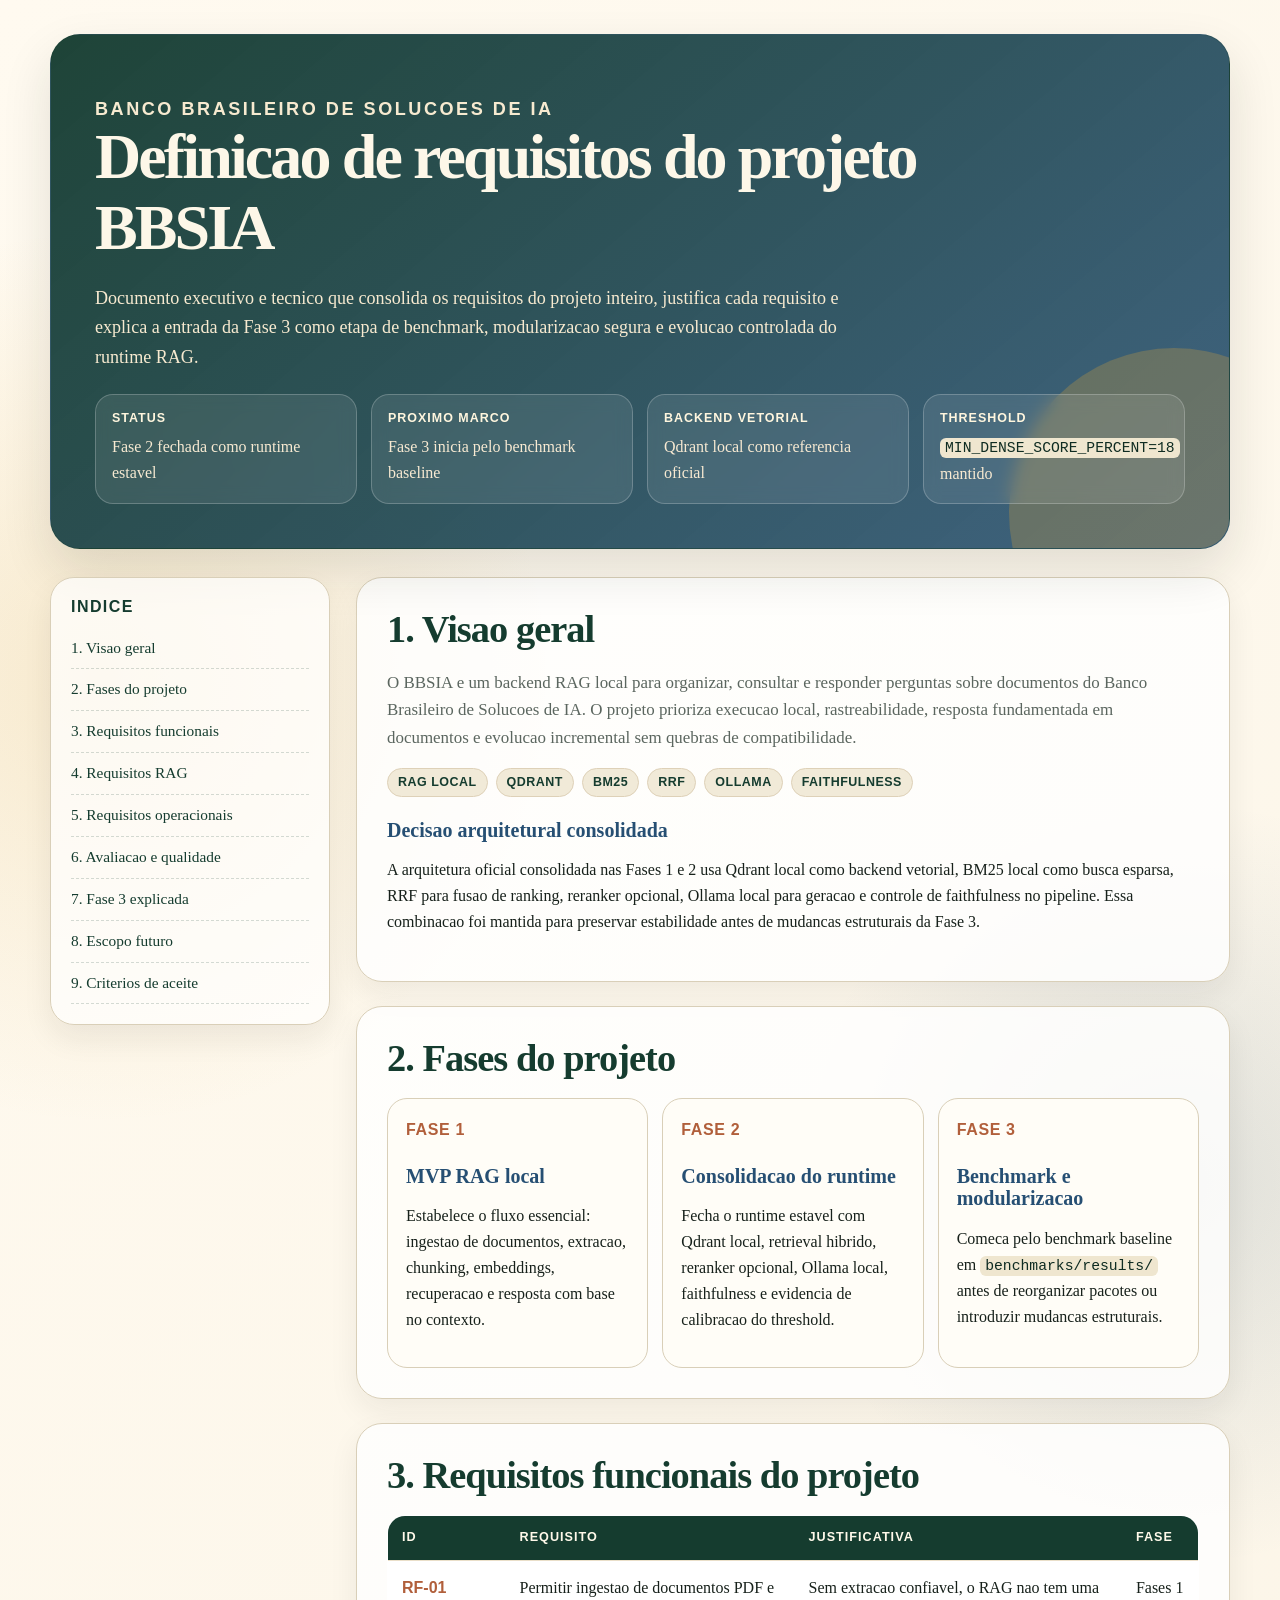
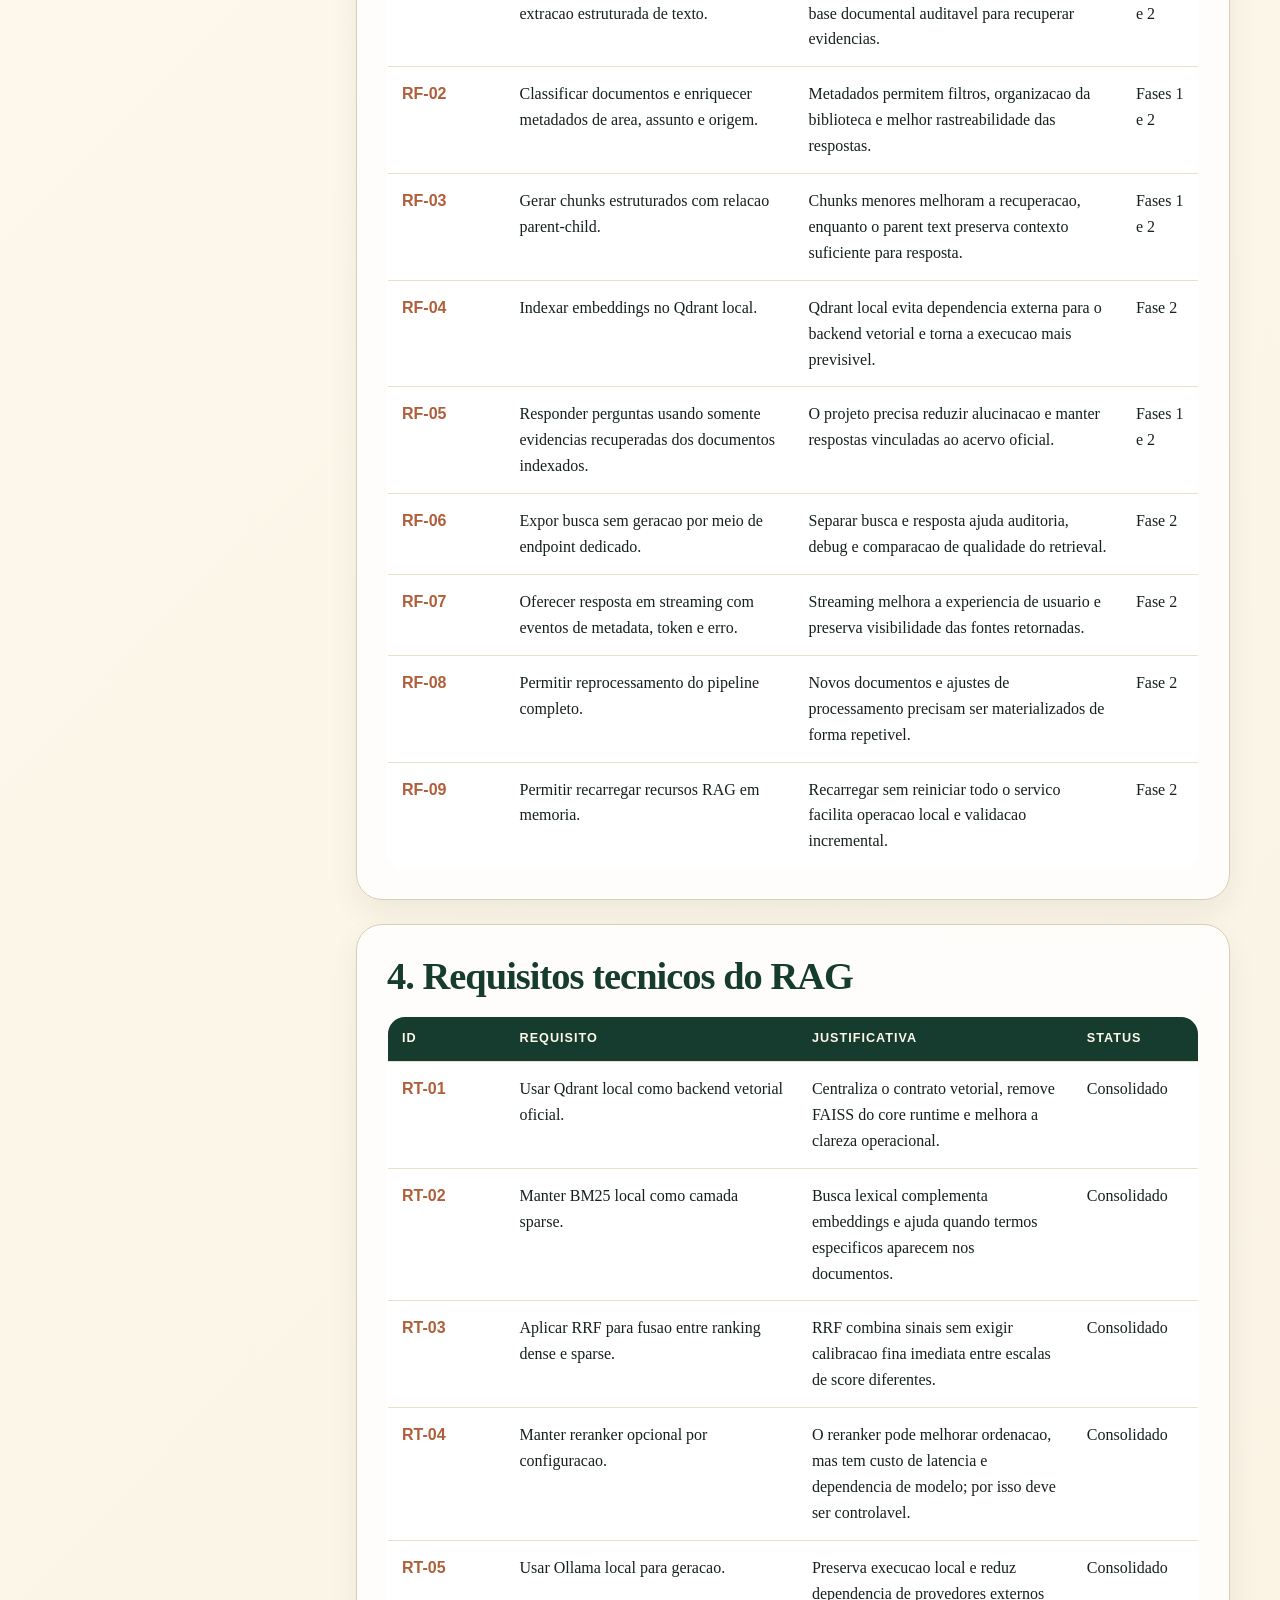
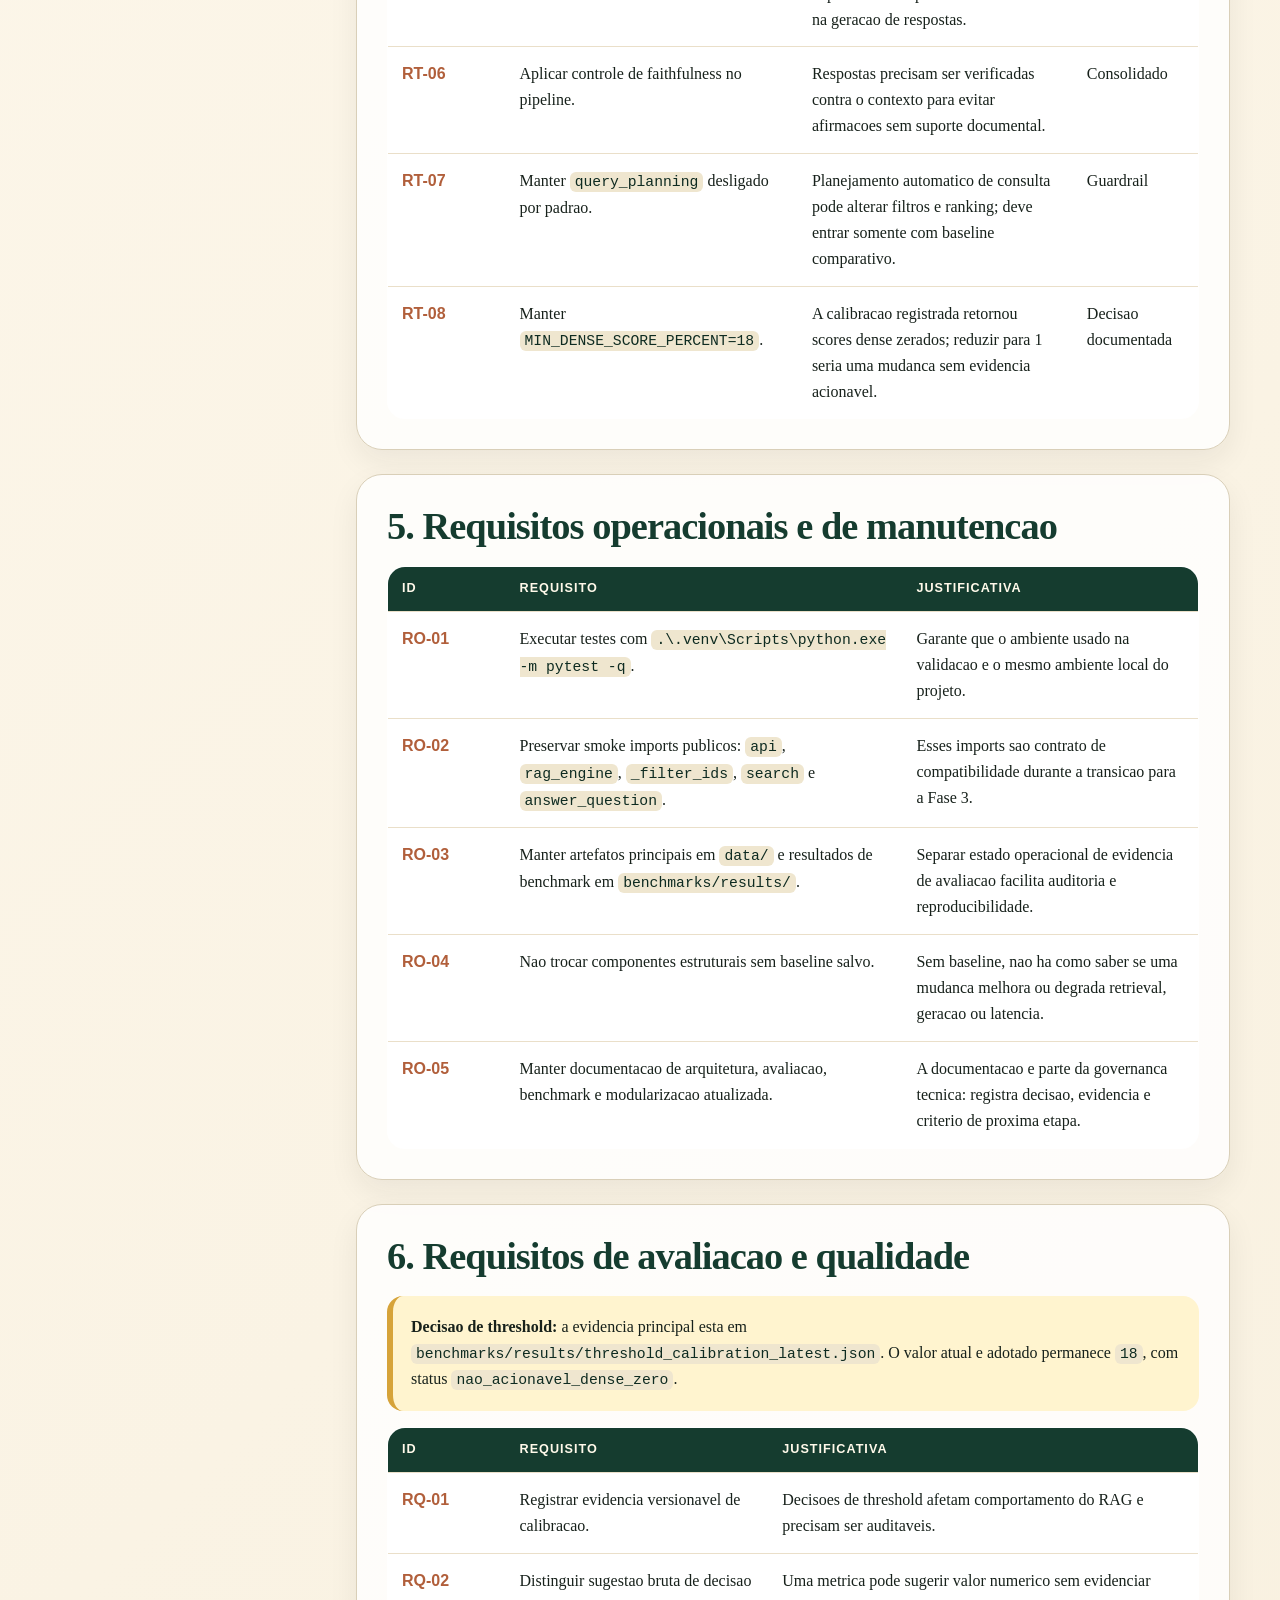
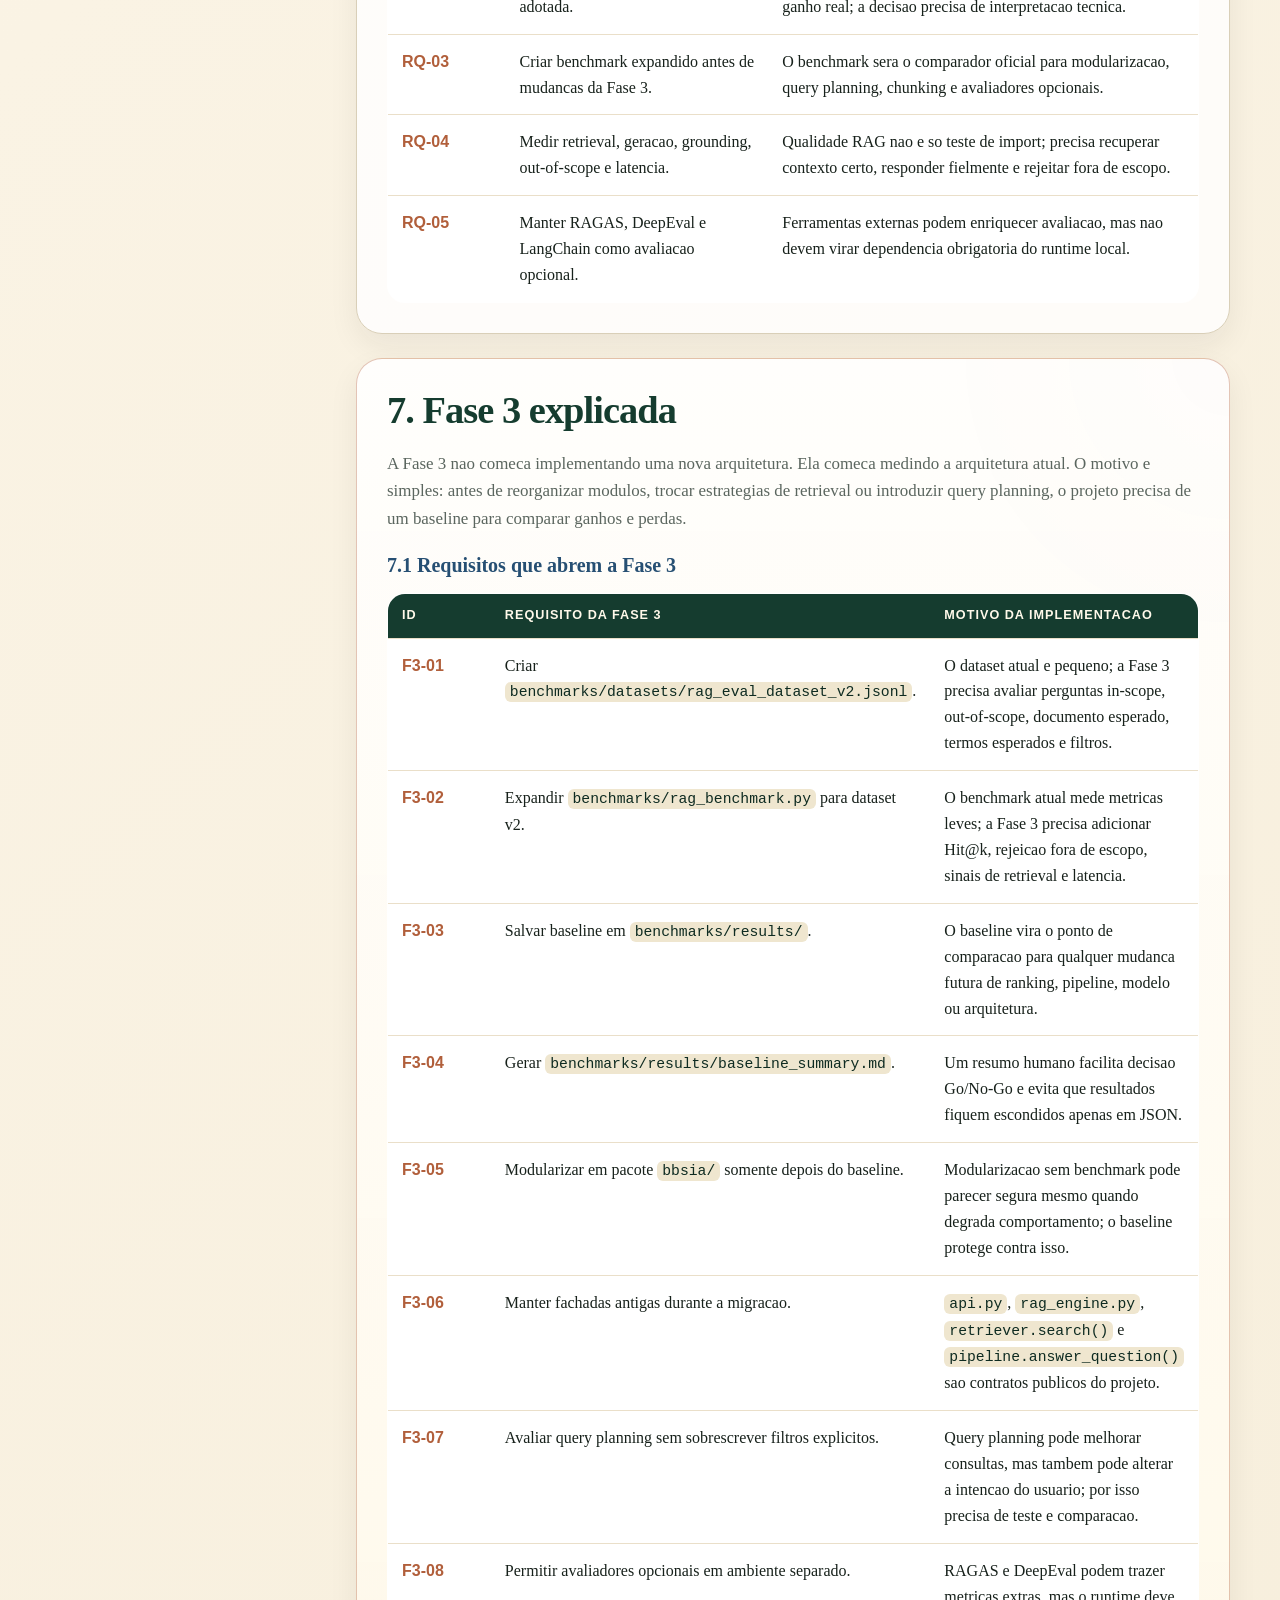
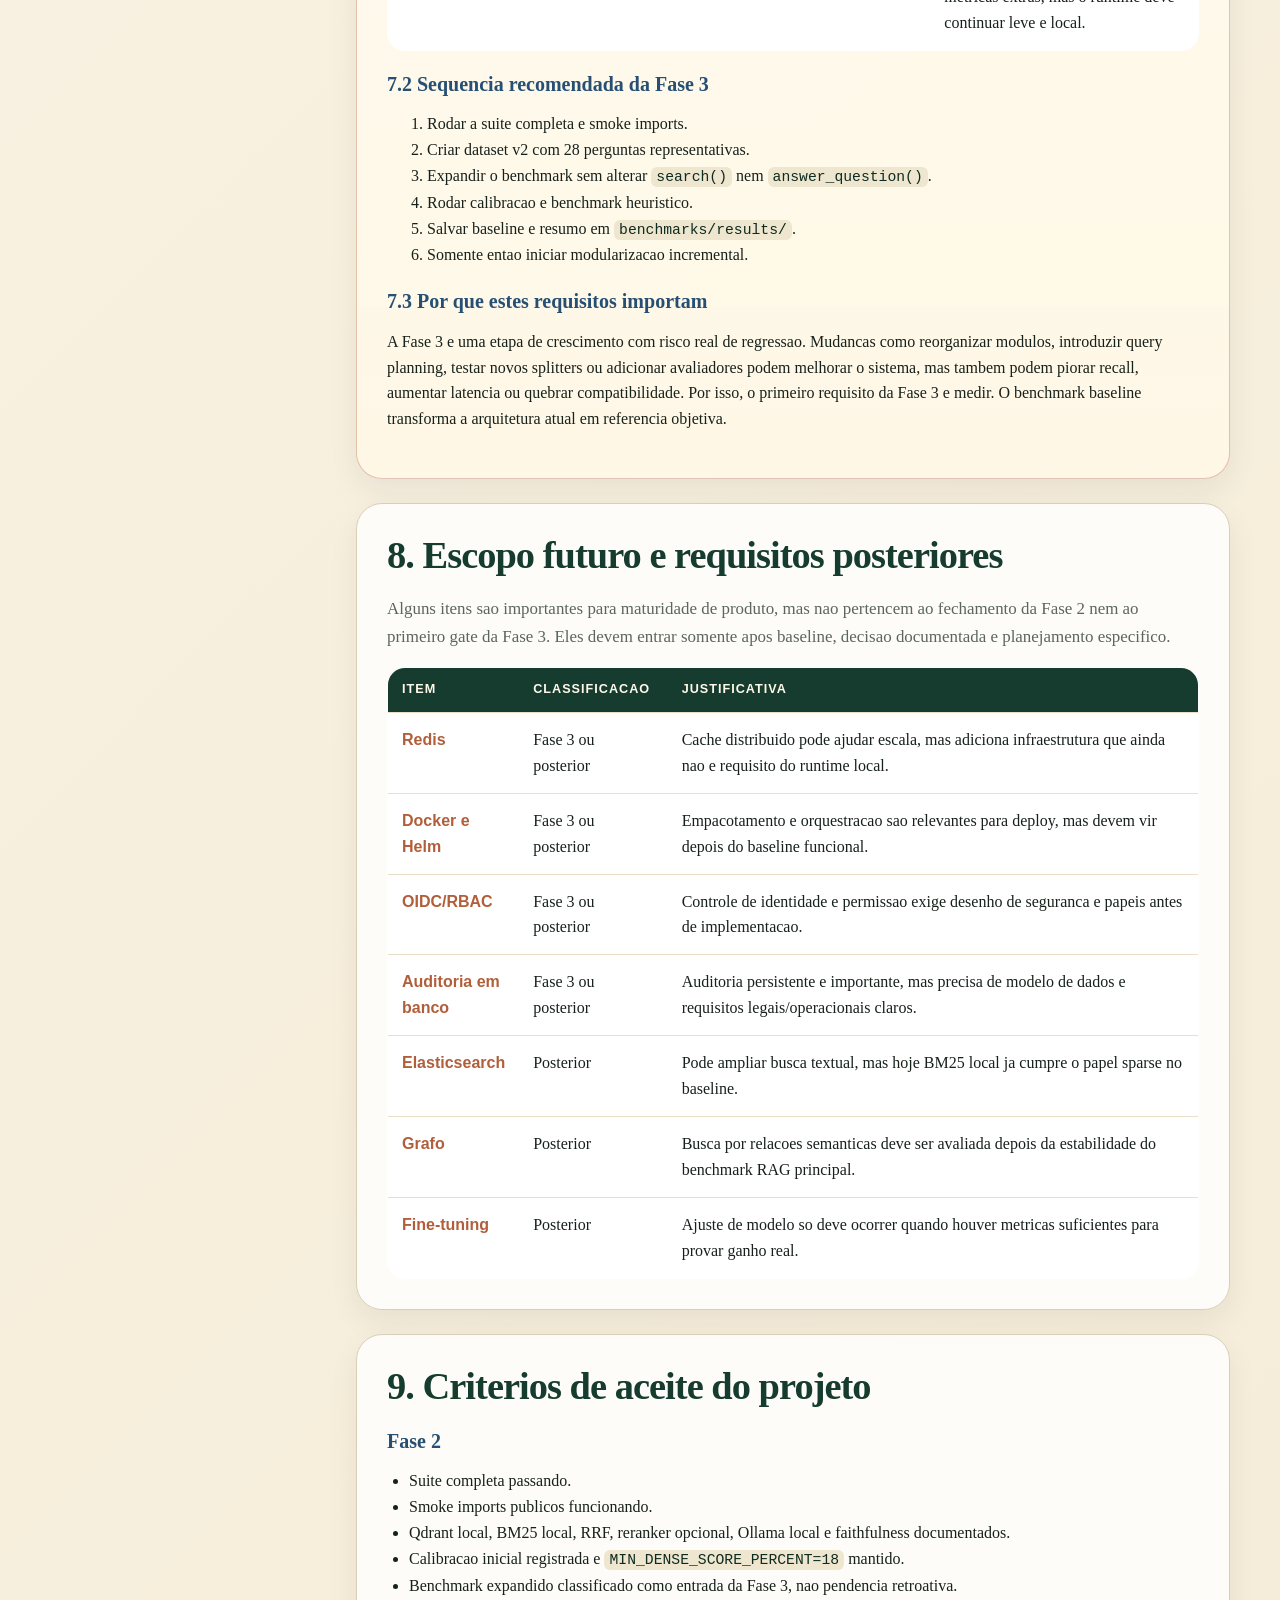
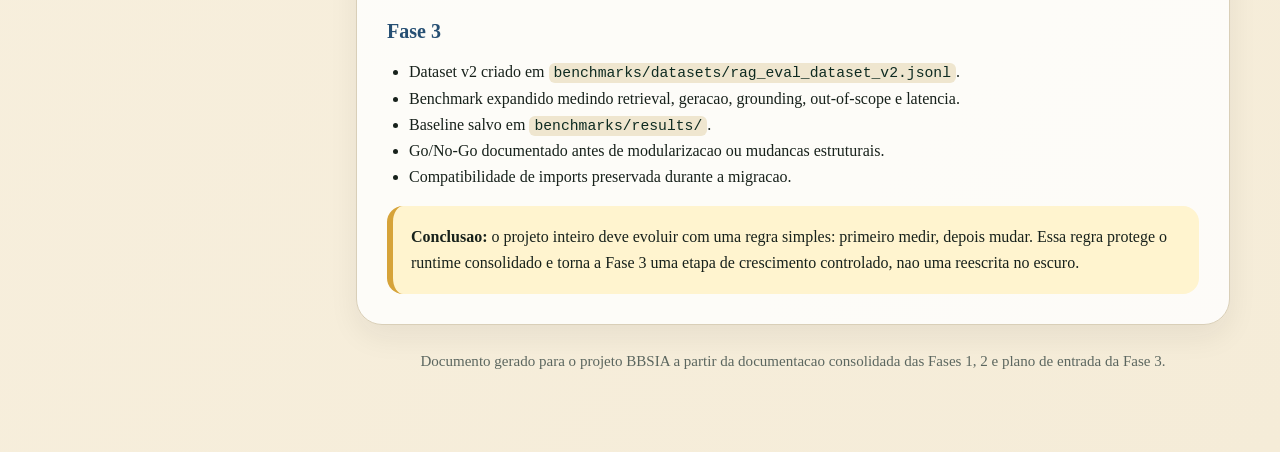
==== docs/REQUISITOS_PROJETO_BBSIA.html @ dd6cbb7d "Improve RAG faithfulness and retrieval cleanup" ====
<!doctype html>
<html lang="pt-BR">
<head>
  <meta charset="utf-8">
  <meta name="viewport" content="width=device-width, initial-scale=1">
  <title>BBSIA - Definicao de Requisitos do Projeto</title>
  <style>
    :root {
      --ink: #17211b;
      --muted: #5b665f;
      --paper: #fffaf0;
      --card: #ffffff;
      --line: #d9cfb8;
      --forest: #153c2f;
      --moss: #5d7b52;
      --clay: #b15f3b;
      --gold: #d6a339;
      --blue: #264f73;
      --shadow: 0 22px 50px rgba(23, 33, 27, 0.12);
    }

    * {
      box-sizing: border-box;
    }

    body {
      margin: 0;
      color: var(--ink);
      font-family: Georgia, "Times New Roman", serif;
      line-height: 1.62;
      background:
        radial-gradient(circle at 8% 8%, rgba(214, 163, 57, 0.18), transparent 28rem),
        radial-gradient(circle at 92% 14%, rgba(38, 79, 115, 0.14), transparent 24rem),
        linear-gradient(135deg, #fffaf0 0%, #f5ecd8 100%);
    }

    a {
      color: var(--blue);
    }

    .page {
      width: min(1180px, calc(100% - 32px));
      margin: 0 auto;
      padding: 34px 0 64px;
    }

    .hero {
      position: relative;
      overflow: hidden;
      padding: 44px;
      border: 1px solid rgba(21, 60, 47, 0.22);
      border-radius: 30px;
      color: #fdf7e8;
      background:
        linear-gradient(140deg, rgba(21, 60, 47, 0.96), rgba(38, 79, 115, 0.88)),
        repeating-linear-gradient(45deg, transparent 0 13px, rgba(255, 255, 255, 0.05) 13px 14px);
      box-shadow: var(--shadow);
    }

    .hero:after {
      content: "";
      position: absolute;
      right: -110px;
      bottom: -130px;
      width: 330px;
      height: 330px;
      border-radius: 50%;
      background: rgba(214, 163, 57, 0.28);
    }

    .eyebrow {
      margin: 0 0 12px;
      color: #f4d286;
      font: 700 0.78rem/1.2 Verdana, Geneva, sans-serif;
      letter-spacing: 0.14em;
      text-transform: uppercase;
    }

    h1, h2, h3 {
      line-height: 1.12;
    }

    h1 {
      position: relative;
      z-index: 1;
      max-width: 850px;
      margin: 0;
      font-size: clamp(2.2rem, 5vw, 4.8rem);
      letter-spacing: -0.045em;
    }

    .hero p {
      position: relative;
      z-index: 1;
      max-width: 780px;
      margin: 20px 0 0;
      color: #f7ead0;
      font-size: 1.13rem;
    }

    .meta-grid {
      display: grid;
      grid-template-columns: repeat(4, minmax(0, 1fr));
      gap: 14px;
      margin: 22px 0 0;
    }

    .meta {
      position: relative;
      z-index: 1;
      min-height: 92px;
      padding: 16px;
      border: 1px solid rgba(255, 255, 255, 0.22);
      border-radius: 18px;
      background: rgba(255, 255, 255, 0.09);
      backdrop-filter: blur(8px);
    }

    .meta strong {
      display: block;
      color: #fff6de;
      font: 700 0.78rem/1.2 Verdana, Geneva, sans-serif;
      letter-spacing: 0.08em;
      text-transform: uppercase;
    }

    .meta span {
      display: block;
      margin-top: 8px;
      color: #f8ead2;
    }

    .layout {
      display: grid;
      grid-template-columns: 280px 1fr;
      gap: 26px;
      margin-top: 28px;
    }

    nav {
      position: sticky;
      top: 18px;
      align-self: start;
      padding: 20px;
      border: 1px solid var(--line);
      border-radius: 24px;
      background: rgba(255, 255, 255, 0.72);
      box-shadow: 0 14px 30px rgba(23, 33, 27, 0.07);
    }

    nav h2 {
      margin: 0 0 12px;
      font-size: 1rem;
      font-family: Verdana, Geneva, sans-serif;
      letter-spacing: 0.09em;
      text-transform: uppercase;
    }

    nav a {
      display: block;
      padding: 8px 0;
      color: var(--forest);
      text-decoration: none;
      border-bottom: 1px dashed rgba(21, 60, 47, 0.18);
      font-size: 0.96rem;
    }

    section {
      margin-bottom: 24px;
      padding: 30px;
      border: 1px solid var(--line);
      border-radius: 26px;
      background: rgba(255, 255, 255, 0.82);
      box-shadow: 0 12px 30px rgba(23, 33, 27, 0.065);
    }

    h2 {
      margin: 0 0 18px;
      color: var(--forest);
      font-size: clamp(1.6rem, 3vw, 2.45rem);
      letter-spacing: -0.025em;
    }

    h3 {
      margin: 22px 0 10px;
      color: var(--blue);
      font-size: 1.25rem;
    }

    .lead {
      max-width: 900px;
      color: var(--muted);
      font-size: 1.06rem;
    }

    .tag-row {
      display: flex;
      flex-wrap: wrap;
      gap: 8px;
      margin: 14px 0 0;
    }

    .tag {
      display: inline-flex;
      align-items: center;
      gap: 8px;
      padding: 6px 10px;
      border-radius: 999px;
      color: var(--forest);
      background: #f1ead8;
      border: 1px solid #ded1b8;
      font: 700 0.78rem/1.2 Verdana, Geneva, sans-serif;
      text-transform: uppercase;
      letter-spacing: 0.04em;
    }

    .timeline {
      display: grid;
      grid-template-columns: repeat(3, minmax(0, 1fr));
      gap: 14px;
      margin-top: 18px;
    }

    .phase {
      padding: 18px;
      border-radius: 20px;
      border: 1px solid var(--line);
      background: #fffdf7;
    }

    .phase strong {
      color: var(--clay);
      font-family: Verdana, Geneva, sans-serif;
      letter-spacing: 0.04em;
      text-transform: uppercase;
    }

    table {
      width: 100%;
      border-collapse: collapse;
      margin-top: 16px;
      overflow: hidden;
      border: 1px solid var(--line);
      border-radius: 18px;
      background: var(--card);
    }

    th, td {
      vertical-align: top;
      padding: 14px;
      border-bottom: 1px solid #eadfc9;
      text-align: left;
    }

    th {
      color: #fff9ea;
      background: var(--forest);
      font: 700 0.79rem/1.25 Verdana, Geneva, sans-serif;
      letter-spacing: 0.08em;
      text-transform: uppercase;
    }

    tr:last-child td {
      border-bottom: none;
    }

    td:first-child {
      width: 118px;
      color: var(--clay);
      font-weight: 700;
      font-family: Verdana, Geneva, sans-serif;
    }

    .callout {
      padding: 18px;
      border-left: 6px solid var(--gold);
      border-radius: 16px;
      background: #fff4cf;
    }

    .phase3 {
      border-color: rgba(177, 95, 59, 0.36);
      background:
        linear-gradient(180deg, rgba(255, 255, 255, 0.9), rgba(255, 248, 230, 0.92)),
        radial-gradient(circle at 100% 0%, rgba(177, 95, 59, 0.12), transparent 20rem);
    }

    code {
      padding: 2px 5px;
      border-radius: 6px;
      color: #0e2b21;
      background: #efe6cf;
      font-family: Consolas, "Courier New", monospace;
      font-size: 0.92em;
    }

    ul {
      padding-left: 22px;
    }

    .footer {
      margin-top: 22px;
      color: var(--muted);
      text-align: center;
      font-size: 0.94rem;
    }

    @media (max-width: 900px) {
      .layout,
      .meta-grid,
      .timeline {
        grid-template-columns: 1fr;
      }

      nav {
        position: static;
      }

      .hero,
      section {
        padding: 24px;
      }

      table {
        display: block;
        overflow-x: auto;
      }
    }
  </style>
</head>
<body>
  <main class="page">
    <header class="hero">
      <p class="eyebrow">Banco Brasileiro de Solucoes de IA</p>
      <h1>Definicao de requisitos do projeto BBSIA</h1>
      <p>
        Documento executivo e tecnico que consolida os requisitos do projeto inteiro,
        justifica cada requisito e explica a entrada da Fase 3 como etapa de benchmark,
        modularizacao segura e evolucao controlada do runtime RAG.
      </p>
      <div class="meta-grid" aria-label="Resumo do documento">
        <div class="meta"><strong>Status</strong><span>Fase 2 fechada como runtime estavel</span></div>
        <div class="meta"><strong>Proximo marco</strong><span>Fase 3 inicia pelo benchmark baseline</span></div>
        <div class="meta"><strong>Backend vetorial</strong><span>Qdrant local como referencia oficial</span></div>
        <div class="meta"><strong>Threshold</strong><span><code>MIN_DENSE_SCORE_PERCENT=18</code> mantido</span></div>
      </div>
    </header>

    <div class="layout">
      <nav aria-label="Indice">
        <h2>Indice</h2>
        <a href="#visao">1. Visao geral</a>
        <a href="#fases">2. Fases do projeto</a>
        <a href="#requisitos-funcionais">3. Requisitos funcionais</a>
        <a href="#requisitos-rag">4. Requisitos RAG</a>
        <a href="#requisitos-operacionais">5. Requisitos operacionais</a>
        <a href="#avaliacao">6. Avaliacao e qualidade</a>
        <a href="#fase3">7. Fase 3 explicada</a>
        <a href="#fora-escopo">8. Escopo futuro</a>
        <a href="#aceite">9. Criterios de aceite</a>
      </nav>

      <div>
        <section id="visao">
          <h2>1. Visao geral</h2>
          <p class="lead">
            O BBSIA e um backend RAG local para organizar, consultar e responder perguntas
            sobre documentos do Banco Brasileiro de Solucoes de IA. O projeto prioriza
            execucao local, rastreabilidade, resposta fundamentada em documentos e evolucao
            incremental sem quebras de compatibilidade.
          </p>
          <div class="tag-row">
            <span class="tag">RAG local</span>
            <span class="tag">Qdrant</span>
            <span class="tag">BM25</span>
            <span class="tag">RRF</span>
            <span class="tag">Ollama</span>
            <span class="tag">Faithfulness</span>
          </div>
          <h3>Decisao arquitetural consolidada</h3>
          <p>
            A arquitetura oficial consolidada nas Fases 1 e 2 usa Qdrant local como
            backend vetorial, BM25 local como busca esparsa, RRF para fusao de ranking,
            reranker opcional, Ollama local para geracao e controle de faithfulness no
            pipeline. Essa combinacao foi mantida para preservar estabilidade antes de
            mudancas estruturais da Fase 3.
          </p>
        </section>

        <section id="fases">
          <h2>2. Fases do projeto</h2>
          <div class="timeline">
            <article class="phase">
              <strong>Fase 1</strong>
              <h3>MVP RAG local</h3>
              <p>
                Estabelece o fluxo essencial: ingestao de documentos, extracao,
                chunking, embeddings, recuperacao e resposta com base no contexto.
              </p>
            </article>
            <article class="phase">
              <strong>Fase 2</strong>
              <h3>Consolidacao do runtime</h3>
              <p>
                Fecha o runtime estavel com Qdrant local, retrieval hibrido,
                reranker opcional, Ollama local, faithfulness e evidencia de
                calibracao do threshold.
              </p>
            </article>
            <article class="phase">
              <strong>Fase 3</strong>
              <h3>Benchmark e modularizacao</h3>
              <p>
                Comeca pelo benchmark baseline em <code>benchmarks/results/</code>
                antes de reorganizar pacotes ou introduzir mudancas estruturais.
              </p>
            </article>
          </div>
        </section>

        <section id="requisitos-funcionais">
          <h2>3. Requisitos funcionais do projeto</h2>
          <table>
            <thead>
              <tr>
                <th>ID</th>
                <th>Requisito</th>
                <th>Justificativa</th>
                <th>Fase</th>
              </tr>
            </thead>
            <tbody>
              <tr>
                <td>RF-01</td>
                <td>Permitir ingestao de documentos PDF e extracao estruturada de texto.</td>
                <td>Sem extracao confiavel, o RAG nao tem uma base documental auditavel para recuperar evidencias.</td>
                <td>Fases 1 e 2</td>
              </tr>
              <tr>
                <td>RF-02</td>
                <td>Classificar documentos e enriquecer metadados de area, assunto e origem.</td>
                <td>Metadados permitem filtros, organizacao da biblioteca e melhor rastreabilidade das respostas.</td>
                <td>Fases 1 e 2</td>
              </tr>
              <tr>
                <td>RF-03</td>
                <td>Gerar chunks estruturados com relacao parent-child.</td>
                <td>Chunks menores melhoram a recuperacao, enquanto o parent text preserva contexto suficiente para resposta.</td>
                <td>Fases 1 e 2</td>
              </tr>
              <tr>
                <td>RF-04</td>
                <td>Indexar embeddings no Qdrant local.</td>
                <td>Qdrant local evita dependencia externa para o backend vetorial e torna a execucao mais previsivel.</td>
                <td>Fase 2</td>
              </tr>
              <tr>
                <td>RF-05</td>
                <td>Responder perguntas usando somente evidencias recuperadas dos documentos indexados.</td>
                <td>O projeto precisa reduzir alucinacao e manter respostas vinculadas ao acervo oficial.</td>
                <td>Fases 1 e 2</td>
              </tr>
              <tr>
                <td>RF-06</td>
                <td>Expor busca sem geracao por meio de endpoint dedicado.</td>
                <td>Separar busca e resposta ajuda auditoria, debug e comparacao de qualidade do retrieval.</td>
                <td>Fase 2</td>
              </tr>
              <tr>
                <td>RF-07</td>
                <td>Oferecer resposta em streaming com eventos de metadata, token e erro.</td>
                <td>Streaming melhora a experiencia de usuario e preserva visibilidade das fontes retornadas.</td>
                <td>Fase 2</td>
              </tr>
              <tr>
                <td>RF-08</td>
                <td>Permitir reprocessamento do pipeline completo.</td>
                <td>Novos documentos e ajustes de processamento precisam ser materializados de forma repetivel.</td>
                <td>Fase 2</td>
              </tr>
              <tr>
                <td>RF-09</td>
                <td>Permitir recarregar recursos RAG em memoria.</td>
                <td>Recarregar sem reiniciar todo o servico facilita operacao local e validacao incremental.</td>
                <td>Fase 2</td>
              </tr>
            </tbody>
          </table>
        </section>

        <section id="requisitos-rag">
          <h2>4. Requisitos tecnicos do RAG</h2>
          <table>
            <thead>
              <tr>
                <th>ID</th>
                <th>Requisito</th>
                <th>Justificativa</th>
                <th>Status</th>
              </tr>
            </thead>
            <tbody>
              <tr>
                <td>RT-01</td>
                <td>Usar Qdrant local como backend vetorial oficial.</td>
                <td>Centraliza o contrato vetorial, remove FAISS do core runtime e melhora a clareza operacional.</td>
                <td>Consolidado</td>
              </tr>
              <tr>
                <td>RT-02</td>
                <td>Manter BM25 local como camada sparse.</td>
                <td>Busca lexical complementa embeddings e ajuda quando termos especificos aparecem nos documentos.</td>
                <td>Consolidado</td>
              </tr>
              <tr>
                <td>RT-03</td>
                <td>Aplicar RRF para fusao entre ranking dense e sparse.</td>
                <td>RRF combina sinais sem exigir calibracao fina imediata entre escalas de score diferentes.</td>
                <td>Consolidado</td>
              </tr>
              <tr>
                <td>RT-04</td>
                <td>Manter reranker opcional por configuracao.</td>
                <td>O reranker pode melhorar ordenacao, mas tem custo de latencia e dependencia de modelo; por isso deve ser controlavel.</td>
                <td>Consolidado</td>
              </tr>
              <tr>
                <td>RT-05</td>
                <td>Usar Ollama local para geracao.</td>
                <td>Preserva execucao local e reduz dependencia de provedores externos na geracao de respostas.</td>
                <td>Consolidado</td>
              </tr>
              <tr>
                <td>RT-06</td>
                <td>Aplicar controle de faithfulness no pipeline.</td>
                <td>Respostas precisam ser verificadas contra o contexto para evitar afirmacoes sem suporte documental.</td>
                <td>Consolidado</td>
              </tr>
              <tr>
                <td>RT-07</td>
                <td>Manter <code>query_planning</code> desligado por padrao.</td>
                <td>Planejamento automatico de consulta pode alterar filtros e ranking; deve entrar somente com baseline comparativo.</td>
                <td>Guardrail</td>
              </tr>
              <tr>
                <td>RT-08</td>
                <td>Manter <code>MIN_DENSE_SCORE_PERCENT=18</code>.</td>
                <td>A calibracao registrada retornou scores dense zerados; reduzir para 1 seria uma mudanca sem evidencia acionavel.</td>
                <td>Decisao documentada</td>
              </tr>
            </tbody>
          </table>
        </section>

        <section id="requisitos-operacionais">
          <h2>5. Requisitos operacionais e de manutencao</h2>
          <table>
            <thead>
              <tr>
                <th>ID</th>
                <th>Requisito</th>
                <th>Justificativa</th>
              </tr>
            </thead>
            <tbody>
              <tr>
                <td>RO-01</td>
                <td>Executar testes com <code>.\.venv\Scripts\python.exe -m pytest -q</code>.</td>
                <td>Garante que o ambiente usado na validacao e o mesmo ambiente local do projeto.</td>
              </tr>
              <tr>
                <td>RO-02</td>
                <td>Preservar smoke imports publicos: <code>api</code>, <code>rag_engine</code>, <code>_filter_ids</code>, <code>search</code> e <code>answer_question</code>.</td>
                <td>Esses imports sao contrato de compatibilidade durante a transicao para a Fase 3.</td>
              </tr>
              <tr>
                <td>RO-03</td>
                <td>Manter artefatos principais em <code>data/</code> e resultados de benchmark em <code>benchmarks/results/</code>.</td>
                <td>Separar estado operacional de evidencia de avaliacao facilita auditoria e reproducibilidade.</td>
              </tr>
              <tr>
                <td>RO-04</td>
                <td>Nao trocar componentes estruturais sem baseline salvo.</td>
                <td>Sem baseline, nao ha como saber se uma mudanca melhora ou degrada retrieval, geracao ou latencia.</td>
              </tr>
              <tr>
                <td>RO-05</td>
                <td>Manter documentacao de arquitetura, avaliacao, benchmark e modularizacao atualizada.</td>
                <td>A documentacao e parte da governanca tecnica: registra decisao, evidencia e criterio de proxima etapa.</td>
              </tr>
            </tbody>
          </table>
        </section>

        <section id="avaliacao">
          <h2>6. Requisitos de avaliacao e qualidade</h2>
          <div class="callout">
            <strong>Decisao de threshold:</strong>
            a evidencia principal esta em
            <code>benchmarks/results/threshold_calibration_latest.json</code>.
            O valor atual e adotado permanece <code>18</code>, com status
            <code>nao_acionavel_dense_zero</code>.
          </div>
          <table>
            <thead>
              <tr>
                <th>ID</th>
                <th>Requisito</th>
                <th>Justificativa</th>
              </tr>
            </thead>
            <tbody>
              <tr>
                <td>RQ-01</td>
                <td>Registrar evidencia versionavel de calibracao.</td>
                <td>Decisoes de threshold afetam comportamento do RAG e precisam ser auditaveis.</td>
              </tr>
              <tr>
                <td>RQ-02</td>
                <td>Distinguir sugestao bruta de decisao adotada.</td>
                <td>Uma metrica pode sugerir valor numerico sem evidenciar ganho real; a decisao precisa de interpretacao tecnica.</td>
              </tr>
              <tr>
                <td>RQ-03</td>
                <td>Criar benchmark expandido antes de mudancas da Fase 3.</td>
                <td>O benchmark sera o comparador oficial para modularizacao, query planning, chunking e avaliadores opcionais.</td>
              </tr>
              <tr>
                <td>RQ-04</td>
                <td>Medir retrieval, geracao, grounding, out-of-scope e latencia.</td>
                <td>Qualidade RAG nao e so teste de import; precisa recuperar contexto certo, responder fielmente e rejeitar fora de escopo.</td>
              </tr>
              <tr>
                <td>RQ-05</td>
                <td>Manter RAGAS, DeepEval e LangChain como avaliacao opcional.</td>
                <td>Ferramentas externas podem enriquecer avaliacao, mas nao devem virar dependencia obrigatoria do runtime local.</td>
              </tr>
            </tbody>
          </table>
        </section>

        <section id="fase3" class="phase3">
          <h2>7. Fase 3 explicada</h2>
          <p class="lead">
            A Fase 3 nao comeca implementando uma nova arquitetura. Ela comeca medindo
            a arquitetura atual. O motivo e simples: antes de reorganizar modulos,
            trocar estrategias de retrieval ou introduzir query planning, o projeto
            precisa de um baseline para comparar ganhos e perdas.
          </p>

          <h3>7.1 Requisitos que abrem a Fase 3</h3>
          <table>
            <thead>
              <tr>
                <th>ID</th>
                <th>Requisito da Fase 3</th>
                <th>Motivo da implementacao</th>
              </tr>
            </thead>
            <tbody>
              <tr>
                <td>F3-01</td>
                <td>Criar <code>benchmarks/datasets/rag_eval_dataset_v2.jsonl</code>.</td>
                <td>O dataset atual e pequeno; a Fase 3 precisa avaliar perguntas in-scope, out-of-scope, documento esperado, termos esperados e filtros.</td>
              </tr>
              <tr>
                <td>F3-02</td>
                <td>Expandir <code>benchmarks/rag_benchmark.py</code> para dataset v2.</td>
                <td>O benchmark atual mede metricas leves; a Fase 3 precisa adicionar Hit@k, rejeicao fora de escopo, sinais de retrieval e latencia.</td>
              </tr>
              <tr>
                <td>F3-03</td>
                <td>Salvar baseline em <code>benchmarks/results/</code>.</td>
                <td>O baseline vira o ponto de comparacao para qualquer mudanca futura de ranking, pipeline, modelo ou arquitetura.</td>
              </tr>
              <tr>
                <td>F3-04</td>
                <td>Gerar <code>benchmarks/results/baseline_summary.md</code>.</td>
                <td>Um resumo humano facilita decisao Go/No-Go e evita que resultados fiquem escondidos apenas em JSON.</td>
              </tr>
              <tr>
                <td>F3-05</td>
                <td>Modularizar em pacote <code>bbsia/</code> somente depois do baseline.</td>
                <td>Modularizacao sem benchmark pode parecer segura mesmo quando degrada comportamento; o baseline protege contra isso.</td>
              </tr>
              <tr>
                <td>F3-06</td>
                <td>Manter fachadas antigas durante a migracao.</td>
                <td><code>api.py</code>, <code>rag_engine.py</code>, <code>retriever.search()</code> e <code>pipeline.answer_question()</code> sao contratos publicos do projeto.</td>
              </tr>
              <tr>
                <td>F3-07</td>
                <td>Avaliar query planning sem sobrescrever filtros explicitos.</td>
                <td>Query planning pode melhorar consultas, mas tambem pode alterar a intencao do usuario; por isso precisa de teste e comparacao.</td>
              </tr>
              <tr>
                <td>F3-08</td>
                <td>Permitir avaliadores opcionais em ambiente separado.</td>
                <td>RAGAS e DeepEval podem trazer metricas extras, mas o runtime deve continuar leve e local.</td>
              </tr>
            </tbody>
          </table>

          <h3>7.2 Sequencia recomendada da Fase 3</h3>
          <ol>
            <li>Rodar a suite completa e smoke imports.</li>
            <li>Criar dataset v2 com 28 perguntas representativas.</li>
            <li>Expandir o benchmark sem alterar <code>search()</code> nem <code>answer_question()</code>.</li>
            <li>Rodar calibracao e benchmark heuristico.</li>
            <li>Salvar baseline e resumo em <code>benchmarks/results/</code>.</li>
            <li>Somente entao iniciar modularizacao incremental.</li>
          </ol>

          <h3>7.3 Por que estes requisitos importam</h3>
          <p>
            A Fase 3 e uma etapa de crescimento com risco real de regressao. Mudancas
            como reorganizar modulos, introduzir query planning, testar novos splitters
            ou adicionar avaliadores podem melhorar o sistema, mas tambem podem piorar
            recall, aumentar latencia ou quebrar compatibilidade. Por isso, o primeiro
            requisito da Fase 3 e medir. O benchmark baseline transforma a arquitetura
            atual em referencia objetiva.
          </p>
        </section>

        <section id="fora-escopo">
          <h2>8. Escopo futuro e requisitos posteriores</h2>
          <p class="lead">
            Alguns itens sao importantes para maturidade de produto, mas nao pertencem
            ao fechamento da Fase 2 nem ao primeiro gate da Fase 3. Eles devem entrar
            somente apos baseline, decisao documentada e planejamento especifico.
          </p>
          <table>
            <thead>
              <tr>
                <th>Item</th>
                <th>Classificacao</th>
                <th>Justificativa</th>
              </tr>
            </thead>
            <tbody>
              <tr>
                <td>Redis</td>
                <td>Fase 3 ou posterior</td>
                <td>Cache distribuido pode ajudar escala, mas adiciona infraestrutura que ainda nao e requisito do runtime local.</td>
              </tr>
              <tr>
                <td>Docker e Helm</td>
                <td>Fase 3 ou posterior</td>
                <td>Empacotamento e orquestracao sao relevantes para deploy, mas devem vir depois do baseline funcional.</td>
              </tr>
              <tr>
                <td>OIDC/RBAC</td>
                <td>Fase 3 ou posterior</td>
                <td>Controle de identidade e permissao exige desenho de seguranca e papeis antes de implementacao.</td>
              </tr>
              <tr>
                <td>Auditoria em banco</td>
                <td>Fase 3 ou posterior</td>
                <td>Auditoria persistente e importante, mas precisa de modelo de dados e requisitos legais/operacionais claros.</td>
              </tr>
              <tr>
                <td>Elasticsearch</td>
                <td>Posterior</td>
                <td>Pode ampliar busca textual, mas hoje BM25 local ja cumpre o papel sparse no baseline.</td>
              </tr>
              <tr>
                <td>Grafo</td>
                <td>Posterior</td>
                <td>Busca por relacoes semanticas deve ser avaliada depois da estabilidade do benchmark RAG principal.</td>
              </tr>
              <tr>
                <td>Fine-tuning</td>
                <td>Posterior</td>
                <td>Ajuste de modelo so deve ocorrer quando houver metricas suficientes para provar ganho real.</td>
              </tr>
            </tbody>
          </table>
        </section>

        <section id="aceite">
          <h2>9. Criterios de aceite do projeto</h2>
          <h3>Fase 2</h3>
          <ul>
            <li>Suite completa passando.</li>
            <li>Smoke imports publicos funcionando.</li>
            <li>Qdrant local, BM25 local, RRF, reranker opcional, Ollama local e faithfulness documentados.</li>
            <li>Calibracao inicial registrada e <code>MIN_DENSE_SCORE_PERCENT=18</code> mantido.</li>
            <li>Benchmark expandido classificado como entrada da Fase 3, nao pendencia retroativa.</li>
          </ul>

          <h3>Fase 3</h3>
          <ul>
            <li>Dataset v2 criado em <code>benchmarks/datasets/rag_eval_dataset_v2.jsonl</code>.</li>
            <li>Benchmark expandido medindo retrieval, geracao, grounding, out-of-scope e latencia.</li>
            <li>Baseline salvo em <code>benchmarks/results/</code>.</li>
            <li>Go/No-Go documentado antes de modularizacao ou mudancas estruturais.</li>
            <li>Compatibilidade de imports preservada durante a migracao.</li>
          </ul>

          <div class="callout">
            <strong>Conclusao:</strong>
            o projeto inteiro deve evoluir com uma regra simples: primeiro medir,
            depois mudar. Essa regra protege o runtime consolidado e torna a Fase 3
            uma etapa de crescimento controlado, nao uma reescrita no escuro.
          </div>
        </section>

        <p class="footer">
          Documento gerado para o projeto BBSIA a partir da documentacao consolidada das Fases 1, 2 e plano de entrada da Fase 3.
        </p>
      </div>
    </div>
  </main>
</body>
</html>
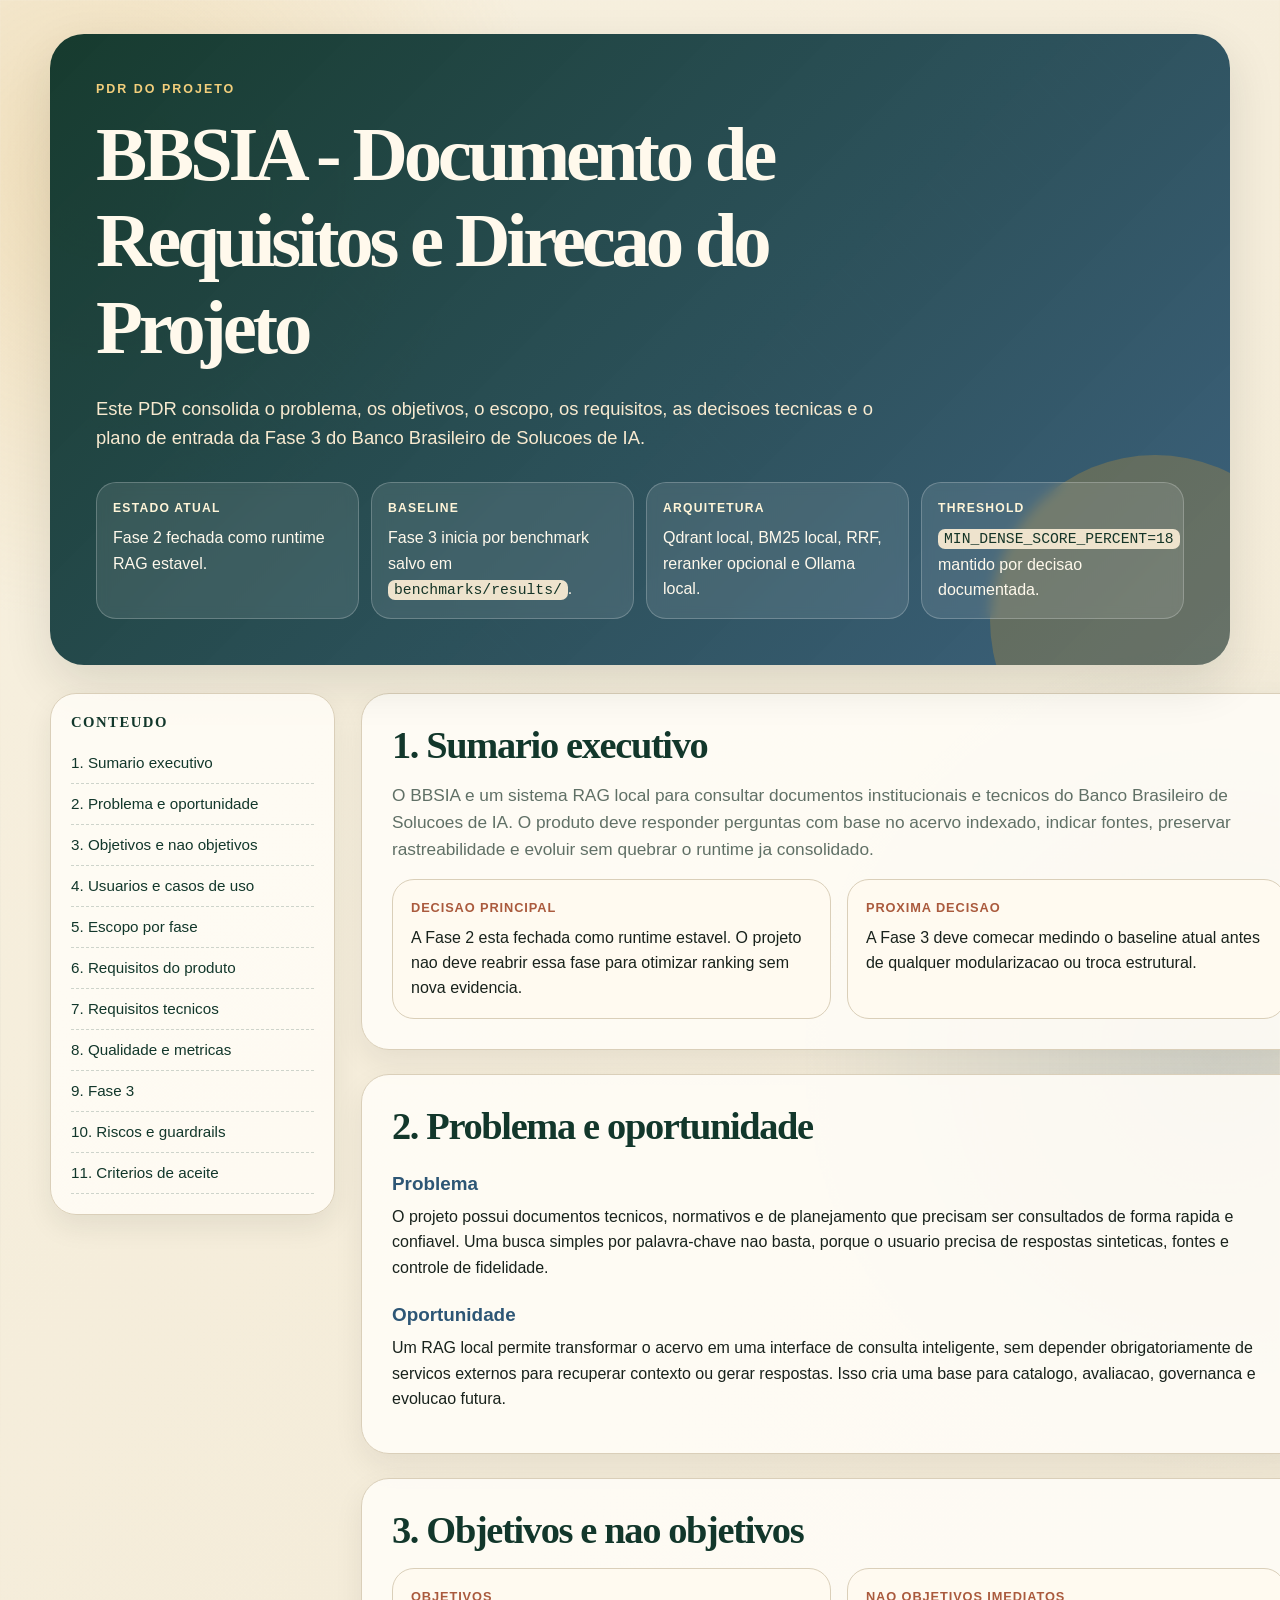
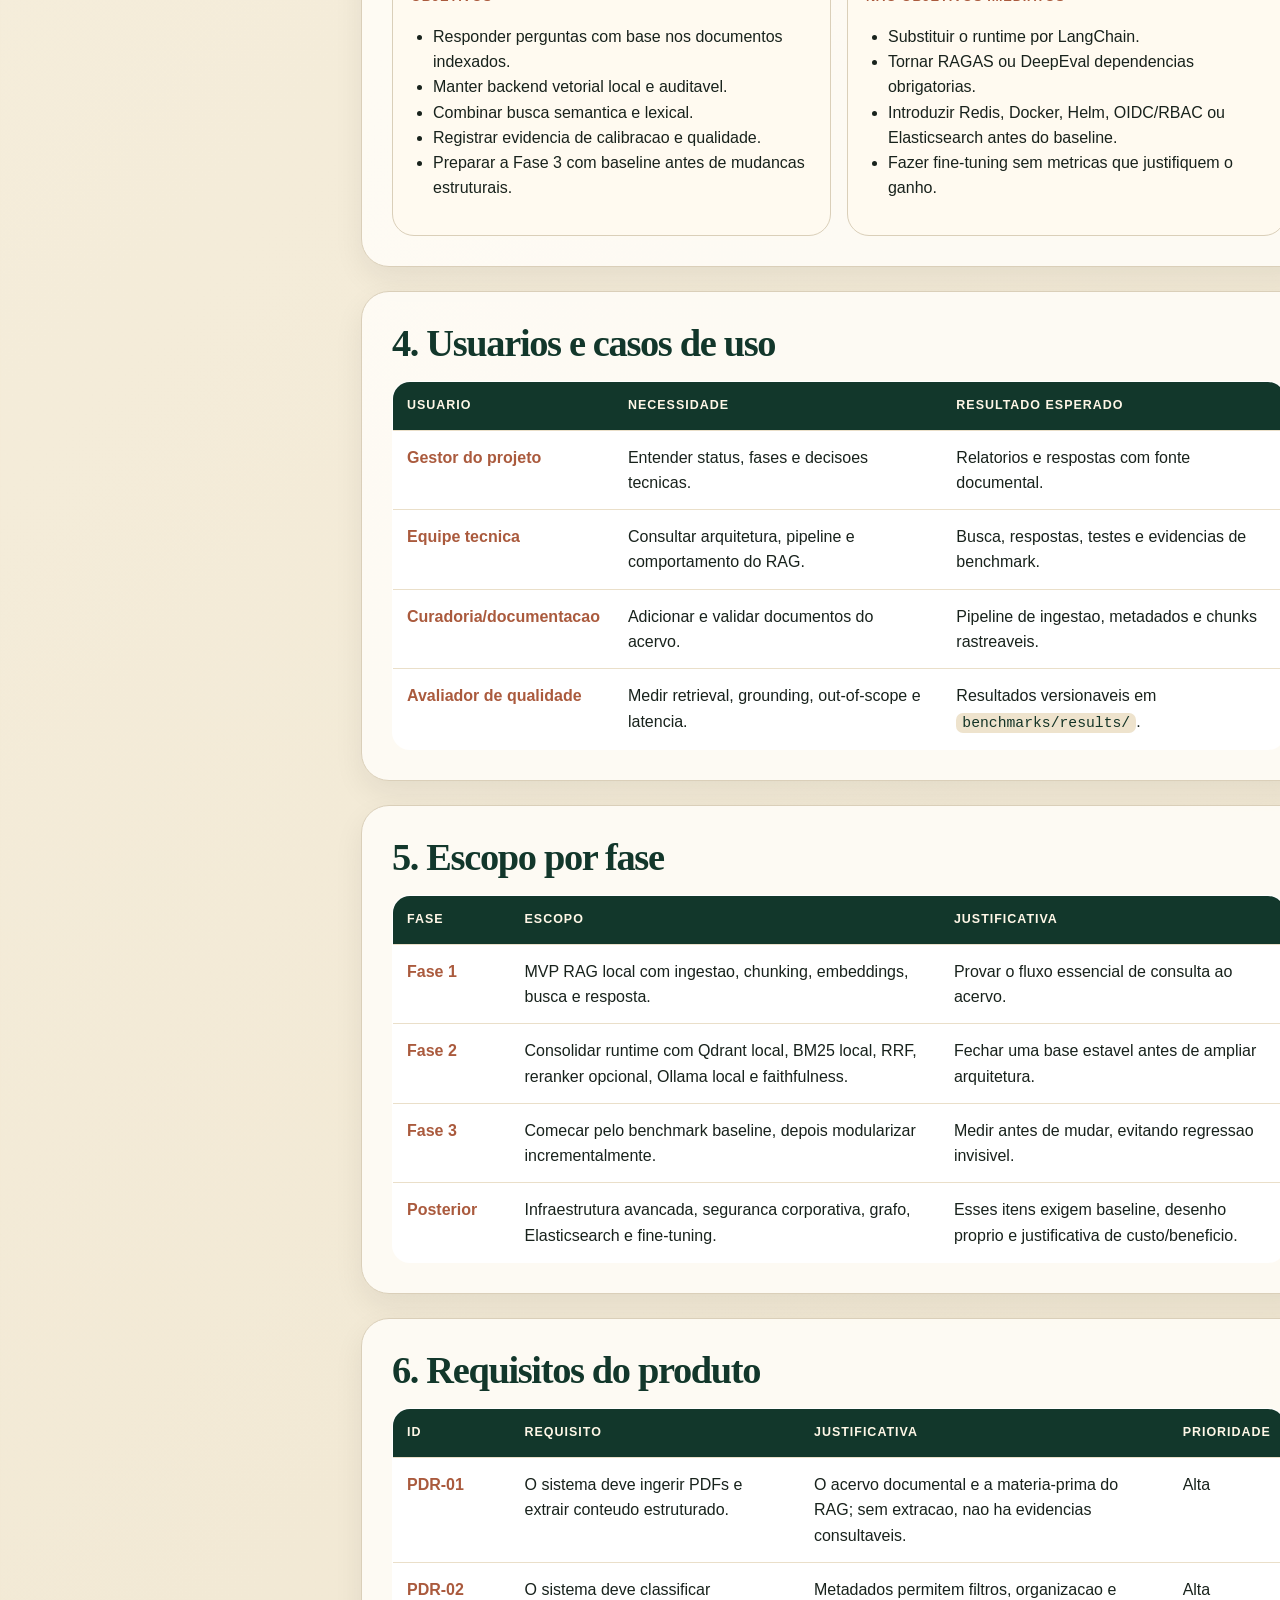
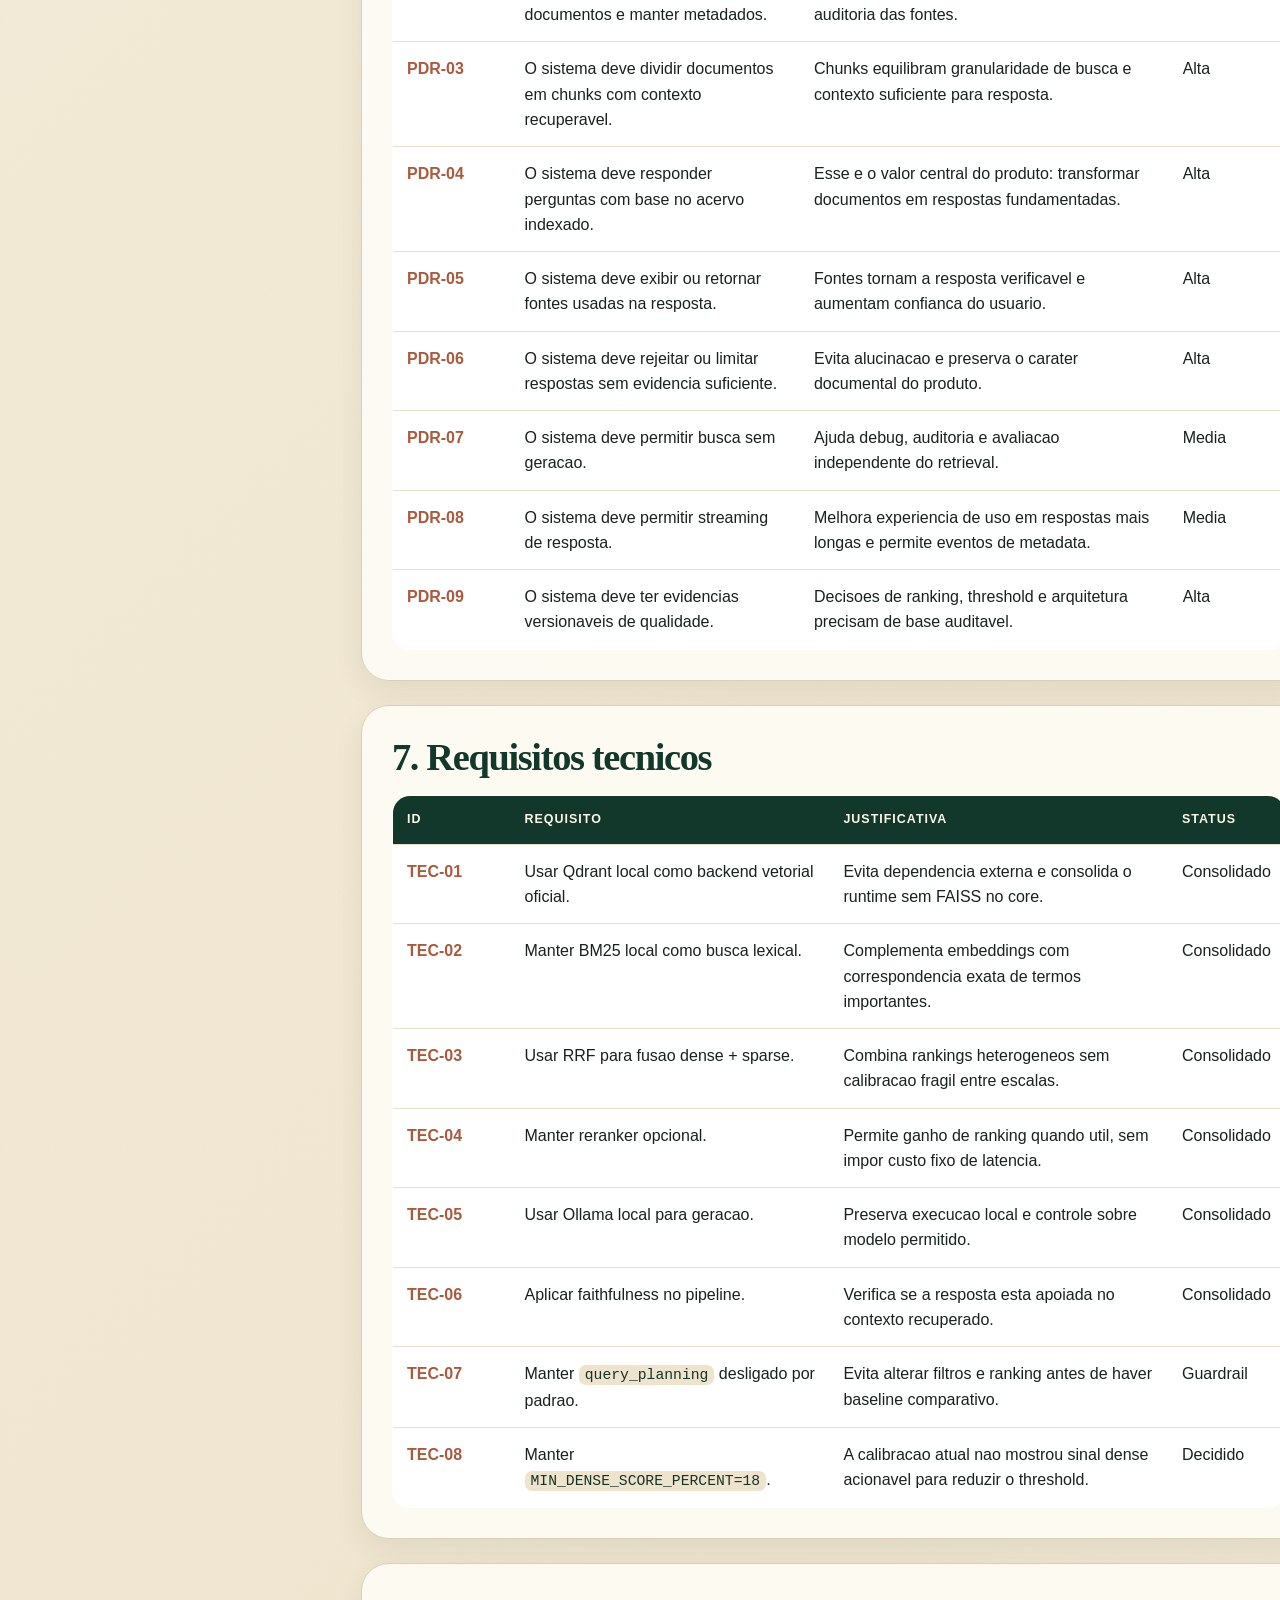
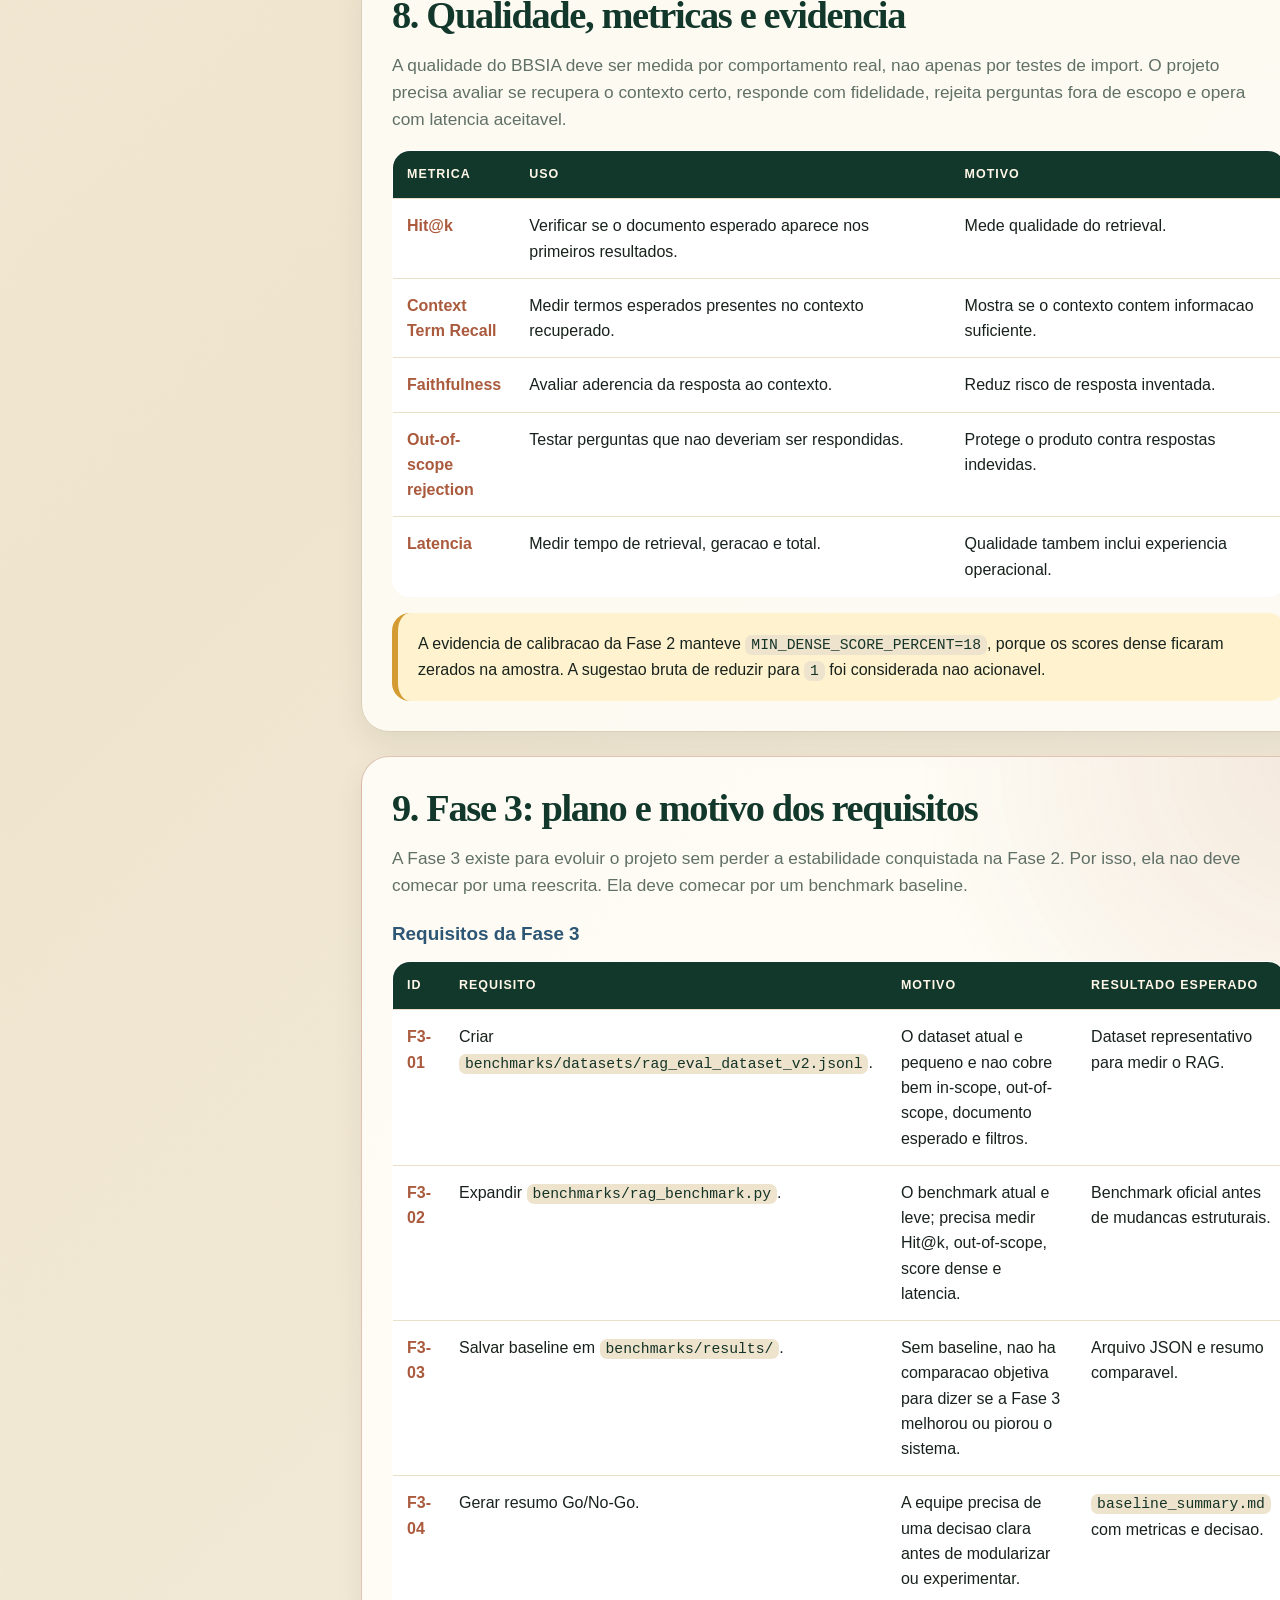
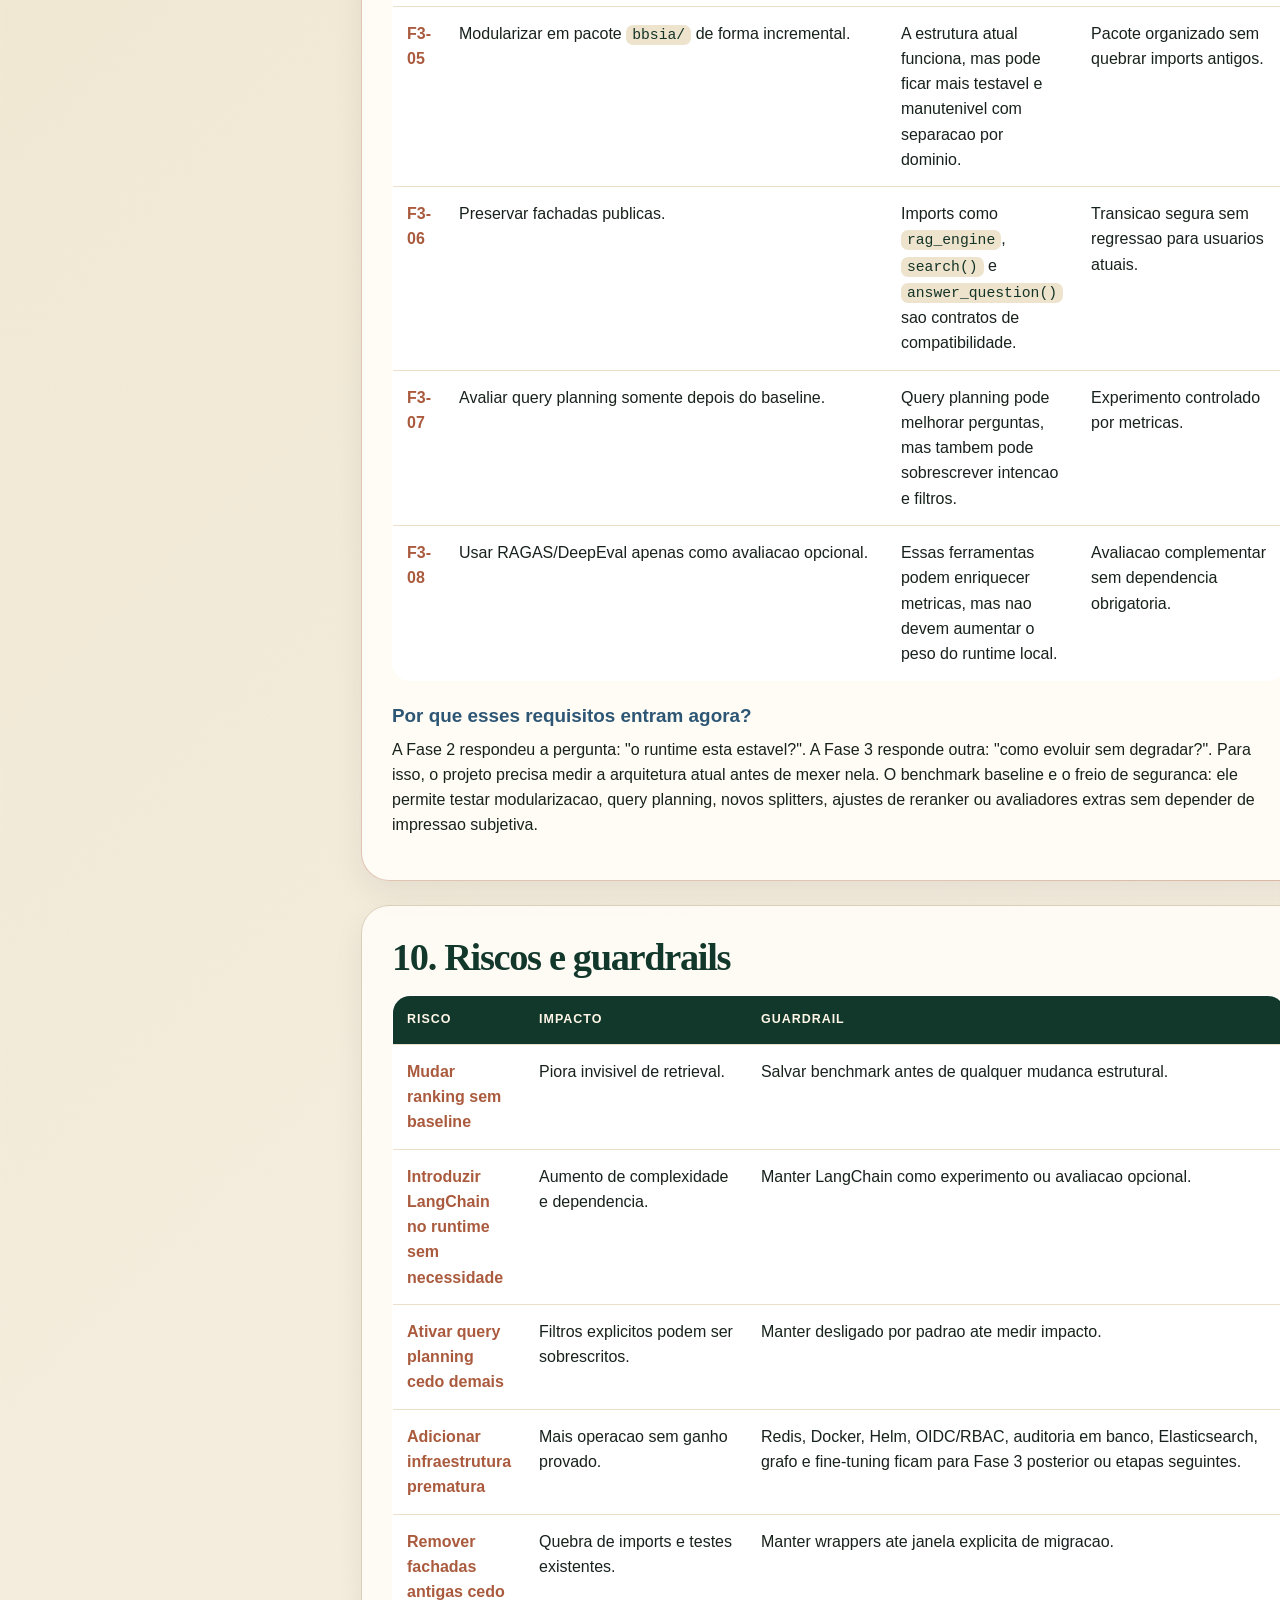
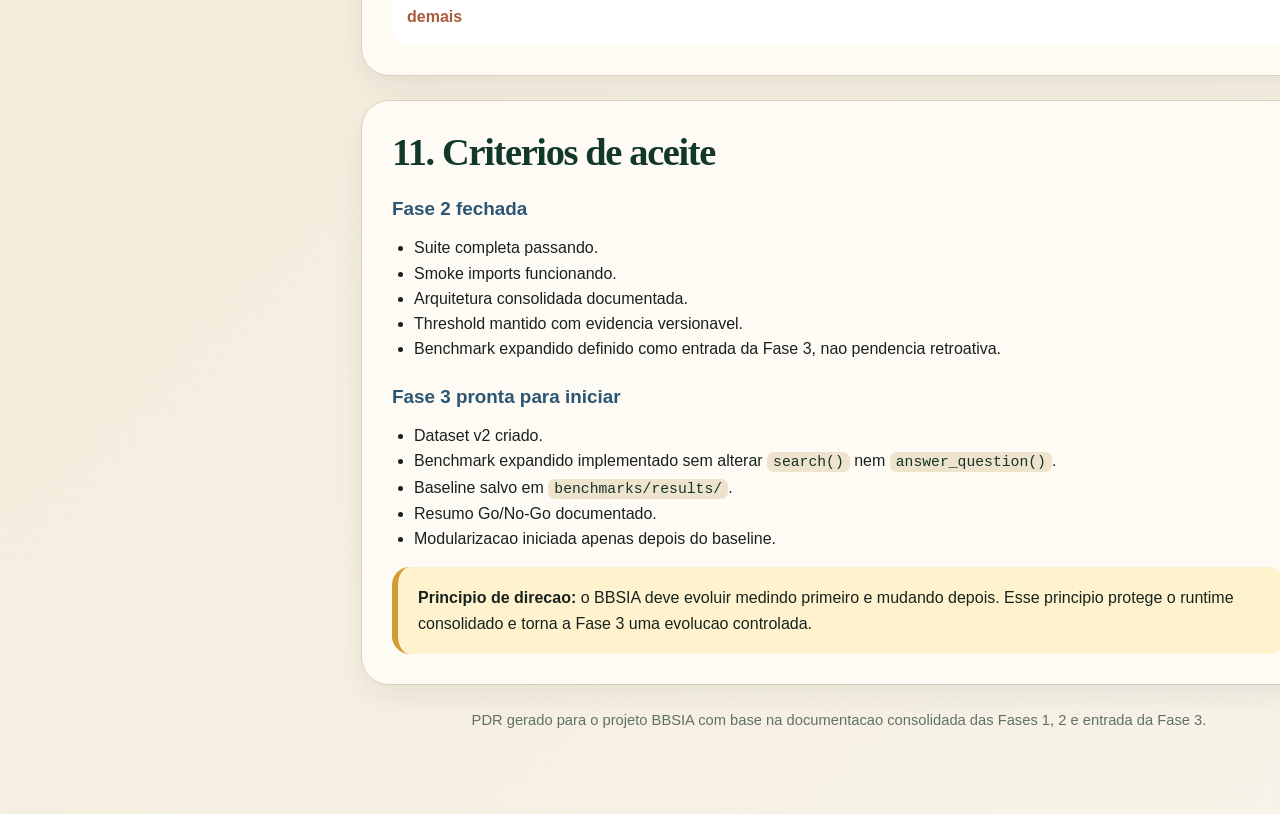
==== commit 09b896ae: "Revise project requirements document" ====
--- a/docs/REQUISITOS_PROJETO_BBSIA.html
+++ b/docs/REQUISITOS_PROJETO_BBSIA.html
@@ -1,138 +1,128 @@
-<!doctype html>
+﻿<!doctype html>
 <html lang="pt-BR">
 <head>
   <meta charset="utf-8">
   <meta name="viewport" content="width=device-width, initial-scale=1">
-  <title>BBSIA - Definicao de Requisitos do Projeto</title>
+  <title>PDR - Projeto BBSIA</title>
   <style>
     :root {
-      --ink: #17211b;
-      --muted: #5b665f;
-      --paper: #fffaf0;
-      --card: #ffffff;
-      --line: #d9cfb8;
-      --forest: #153c2f;
-      --moss: #5d7b52;
-      --clay: #b15f3b;
-      --gold: #d6a339;
-      --blue: #264f73;
-      --shadow: 0 22px 50px rgba(23, 33, 27, 0.12);
-    }
-
-    * {
-      box-sizing: border-box;
-    }
+      --bg: #f4efe3;
+      --paper: #fffdf7;
+      --ink: #18221c;
+      --muted: #607066;
+      --forest: #12372b;
+      --leaf: #5d7b52;
+      --amber: #d49b32;
+      --clay: #aa5a3d;
+      --blue: #2d5675;
+      --line: #dacfb9;
+      --soft: #f3ead7;
+      --shadow: 0 18px 48px rgba(24, 34, 28, 0.12);
+    }
+
+    * { box-sizing: border-box; }
 
     body {
       margin: 0;
       color: var(--ink);
-      font-family: Georgia, "Times New Roman", serif;
-      line-height: 1.62;
+      font-family: "Segoe UI", Tahoma, sans-serif;
+      line-height: 1.58;
       background:
-        radial-gradient(circle at 8% 8%, rgba(214, 163, 57, 0.18), transparent 28rem),
-        radial-gradient(circle at 92% 14%, rgba(38, 79, 115, 0.14), transparent 24rem),
-        linear-gradient(135deg, #fffaf0 0%, #f5ecd8 100%);
-    }
-
-    a {
-      color: var(--blue);
+        radial-gradient(circle at 8% 2%, rgba(212, 155, 50, 0.22), transparent 28rem),
+        radial-gradient(circle at 95% 12%, rgba(45, 86, 117, 0.16), transparent 26rem),
+        linear-gradient(135deg, #f7f0df, #efe5cf 55%, #f8f3e8);
     }
 
     .page {
       width: min(1180px, calc(100% - 32px));
       margin: 0 auto;
-      padding: 34px 0 64px;
-    }
-
-    .hero {
+      padding: 34px 0 70px;
+    }
+
+    .cover {
       position: relative;
       overflow: hidden;
-      padding: 44px;
-      border: 1px solid rgba(21, 60, 47, 0.22);
-      border-radius: 30px;
-      color: #fdf7e8;
+      min-height: 390px;
+      padding: 46px;
+      border-radius: 34px;
+      color: #fff9ec;
       background:
-        linear-gradient(140deg, rgba(21, 60, 47, 0.96), rgba(38, 79, 115, 0.88)),
-        repeating-linear-gradient(45deg, transparent 0 13px, rgba(255, 255, 255, 0.05) 13px 14px);
+        linear-gradient(135deg, rgba(18, 55, 43, 0.98), rgba(45, 86, 117, 0.92)),
+        repeating-linear-gradient(45deg, rgba(255,255,255,0.05) 0 1px, transparent 1px 15px);
       box-shadow: var(--shadow);
     }
 
-    .hero:after {
+    .cover::after {
       content: "";
       position: absolute;
-      right: -110px;
-      bottom: -130px;
+      right: -90px;
+      bottom: -120px;
       width: 330px;
       height: 330px;
-      border-radius: 50%;
-      background: rgba(214, 163, 57, 0.28);
+      border-radius: 999px;
+      background: rgba(212, 155, 50, 0.28);
     }
 
     .eyebrow {
       margin: 0 0 12px;
-      color: #f4d286;
-      font: 700 0.78rem/1.2 Verdana, Geneva, sans-serif;
-      letter-spacing: 0.14em;
+      color: #f3cf7c;
+      font-weight: 800;
+      letter-spacing: 0.16em;
       text-transform: uppercase;
-    }
-
-    h1, h2, h3 {
-      line-height: 1.12;
-    }
+      font-size: 0.78rem;
+    }
+
+    h1, h2, h3 { line-height: 1.13; }
 
     h1 {
       position: relative;
       z-index: 1;
-      max-width: 850px;
+      max-width: 880px;
       margin: 0;
-      font-size: clamp(2.2rem, 5vw, 4.8rem);
-      letter-spacing: -0.045em;
-    }
-
-    .hero p {
+      font-family: Georgia, "Times New Roman", serif;
+      font-size: clamp(2.6rem, 6vw, 5.8rem);
+      letter-spacing: -0.055em;
+    }
+
+    .subtitle {
       position: relative;
       z-index: 1;
       max-width: 780px;
-      margin: 20px 0 0;
-      color: #f7ead0;
-      font-size: 1.13rem;
-    }
-
-    .meta-grid {
+      margin: 22px 0 0;
+      color: #f8ead0;
+      font-size: 1.15rem;
+    }
+
+    .status-strip {
+      position: relative;
+      z-index: 1;
       display: grid;
       grid-template-columns: repeat(4, minmax(0, 1fr));
-      gap: 14px;
-      margin: 22px 0 0;
-    }
-
-    .meta {
-      position: relative;
-      z-index: 1;
-      min-height: 92px;
+      gap: 12px;
+      margin-top: 30px;
+    }
+
+    .status {
+      min-height: 98px;
       padding: 16px;
-      border: 1px solid rgba(255, 255, 255, 0.22);
-      border-radius: 18px;
-      background: rgba(255, 255, 255, 0.09);
-      backdrop-filter: blur(8px);
-    }
-
-    .meta strong {
+      border: 1px solid rgba(255,255,255,0.22);
+      border-radius: 20px;
+      background: rgba(255,255,255,0.1);
+      backdrop-filter: blur(6px);
+    }
+
+    .status strong {
       display: block;
-      color: #fff6de;
-      font: 700 0.78rem/1.2 Verdana, Geneva, sans-serif;
-      letter-spacing: 0.08em;
+      margin-bottom: 7px;
+      color: #fff5d8;
+      font-size: 0.76rem;
+      letter-spacing: 0.1em;
       text-transform: uppercase;
-    }
-
-    .meta span {
-      display: block;
-      margin-top: 8px;
-      color: #f8ead2;
     }
 
     .layout {
       display: grid;
-      grid-template-columns: 280px 1fr;
+      grid-template-columns: 285px 1fr;
       gap: 26px;
       margin-top: 28px;
     }
@@ -143,16 +133,16 @@
       align-self: start;
       padding: 20px;
       border: 1px solid var(--line);
-      border-radius: 24px;
-      background: rgba(255, 255, 255, 0.72);
-      box-shadow: 0 14px 30px rgba(23, 33, 27, 0.07);
+      border-radius: 26px;
+      background: rgba(255,253,247,0.84);
+      box-shadow: 0 12px 28px rgba(24, 34, 28, 0.08);
     }
 
     nav h2 {
       margin: 0 0 12px;
-      font-size: 1rem;
-      font-family: Verdana, Geneva, sans-serif;
-      letter-spacing: 0.09em;
+      color: var(--forest);
+      font-size: 0.92rem;
+      letter-spacing: 0.1em;
       text-transform: uppercase;
     }
 
@@ -161,88 +151,72 @@
       padding: 8px 0;
       color: var(--forest);
       text-decoration: none;
-      border-bottom: 1px dashed rgba(21, 60, 47, 0.18);
-      font-size: 0.96rem;
+      border-bottom: 1px dashed rgba(18,55,43,0.2);
+      font-size: 0.95rem;
     }
 
     section {
       margin-bottom: 24px;
       padding: 30px;
       border: 1px solid var(--line);
-      border-radius: 26px;
-      background: rgba(255, 255, 255, 0.82);
-      box-shadow: 0 12px 30px rgba(23, 33, 27, 0.065);
+      border-radius: 28px;
+      background: rgba(255,253,247,0.88);
+      box-shadow: 0 12px 30px rgba(24, 34, 28, 0.07);
     }
 
     h2 {
-      margin: 0 0 18px;
+      margin: 0 0 14px;
       color: var(--forest);
-      font-size: clamp(1.6rem, 3vw, 2.45rem);
-      letter-spacing: -0.025em;
+      font-family: Georgia, "Times New Roman", serif;
+      font-size: clamp(1.75rem, 3vw, 2.65rem);
+      letter-spacing: -0.035em;
     }
 
     h3 {
-      margin: 22px 0 10px;
+      margin: 24px 0 10px;
       color: var(--blue);
-      font-size: 1.25rem;
-    }
+      font-size: 1.18rem;
+    }
+
+    p { margin: 0 0 12px; }
 
     .lead {
-      max-width: 900px;
+      max-width: 880px;
       color: var(--muted);
-      font-size: 1.06rem;
-    }
-
-    .tag-row {
-      display: flex;
-      flex-wrap: wrap;
-      gap: 8px;
-      margin: 14px 0 0;
-    }
-
-    .tag {
-      display: inline-flex;
-      align-items: center;
-      gap: 8px;
-      padding: 6px 10px;
-      border-radius: 999px;
-      color: var(--forest);
-      background: #f1ead8;
-      border: 1px solid #ded1b8;
-      font: 700 0.78rem/1.2 Verdana, Geneva, sans-serif;
+      font-size: 1.08rem;
+    }
+
+    .grid-2 {
+      display: grid;
+      grid-template-columns: repeat(2, minmax(0, 1fr));
+      gap: 16px;
+      margin-top: 16px;
+    }
+
+    .card {
+      padding: 18px;
+      border: 1px solid var(--line);
+      border-radius: 22px;
+      background: #fffaf0;
+    }
+
+    .card strong {
+      display: block;
+      margin-bottom: 6px;
+      color: var(--clay);
+      letter-spacing: 0.07em;
       text-transform: uppercase;
-      letter-spacing: 0.04em;
-    }
-
-    .timeline {
-      display: grid;
-      grid-template-columns: repeat(3, minmax(0, 1fr));
-      gap: 14px;
-      margin-top: 18px;
-    }
-
-    .phase {
-      padding: 18px;
-      border-radius: 20px;
-      border: 1px solid var(--line);
-      background: #fffdf7;
-    }
-
-    .phase strong {
-      color: var(--clay);
-      font-family: Verdana, Geneva, sans-serif;
-      letter-spacing: 0.04em;
-      text-transform: uppercase;
+      font-size: 0.8rem;
     }
 
     table {
       width: 100%;
+      margin-top: 16px;
       border-collapse: collapse;
-      margin-top: 16px;
       overflow: hidden;
       border: 1px solid var(--line);
       border-radius: 18px;
-      background: var(--card);
+      background: #fff;
     }
 
     th, td {
@@ -253,561 +227,309 @@
     }
 
     th {
-      color: #fff9ea;
+      color: #fff7e7;
       background: var(--forest);
-      font: 700 0.79rem/1.25 Verdana, Geneva, sans-serif;
+      font-size: 0.78rem;
       letter-spacing: 0.08em;
       text-transform: uppercase;
     }
 
-    tr:last-child td {
-      border-bottom: none;
-    }
+    tr:last-child td { border-bottom: none; }
 
     td:first-child {
       width: 118px;
       color: var(--clay);
-      font-weight: 700;
-      font-family: Verdana, Geneva, sans-serif;
+      font-weight: 800;
     }
 
     .callout {
-      padding: 18px;
-      border-left: 6px solid var(--gold);
-      border-radius: 16px;
-      background: #fff4cf;
+      margin-top: 16px;
+      padding: 18px 20px;
+      border-left: 6px solid var(--amber);
+      border-radius: 18px;
+      background: #fff3cf;
     }
 
     .phase3 {
-      border-color: rgba(177, 95, 59, 0.36);
+      border-color: rgba(170, 90, 61, 0.35);
       background:
-        linear-gradient(180deg, rgba(255, 255, 255, 0.9), rgba(255, 248, 230, 0.92)),
-        radial-gradient(circle at 100% 0%, rgba(177, 95, 59, 0.12), transparent 20rem);
+        radial-gradient(circle at 100% 0%, rgba(170,90,61,0.12), transparent 25rem),
+        rgba(255,253,247,0.92);
     }
 
     code {
-      padding: 2px 5px;
-      border-radius: 6px;
-      color: #0e2b21;
-      background: #efe6cf;
+      padding: 2px 6px;
+      border-radius: 7px;
+      color: #143427;
+      background: #eee3cd;
       font-family: Consolas, "Courier New", monospace;
       font-size: 0.92em;
     }
 
-    ul {
-      padding-left: 22px;
-    }
+    ul, ol { padding-left: 22px; }
 
     .footer {
-      margin-top: 22px;
+      margin-top: 20px;
       color: var(--muted);
       text-align: center;
-      font-size: 0.94rem;
+      font-size: 0.92rem;
     }
 
     @media (max-width: 900px) {
       .layout,
-      .meta-grid,
-      .timeline {
-        grid-template-columns: 1fr;
-      }
-
-      nav {
-        position: static;
-      }
-
-      .hero,
-      section {
-        padding: 24px;
-      }
-
-      table {
-        display: block;
-        overflow-x: auto;
-      }
+      .status-strip,
+      .grid-2 { grid-template-columns: 1fr; }
+      nav { position: static; }
+      .cover, section { padding: 24px; }
+      table { display: block; overflow-x: auto; }
     }
   </style>
 </head>
 <body>
   <main class="page">
-    <header class="hero">
-      <p class="eyebrow">Banco Brasileiro de Solucoes de IA</p>
-      <h1>Definicao de requisitos do projeto BBSIA</h1>
-      <p>
-        Documento executivo e tecnico que consolida os requisitos do projeto inteiro,
-        justifica cada requisito e explica a entrada da Fase 3 como etapa de benchmark,
-        modularizacao segura e evolucao controlada do runtime RAG.
+    <header class="cover">
+      <p class="eyebrow">PDR do projeto</p>
+      <h1>BBSIA - Documento de Requisitos e Direcao do Projeto</h1>
+      <p class="subtitle">
+        Este PDR consolida o problema, os objetivos, o escopo, os requisitos, as decisoes
+        tecnicas e o plano de entrada da Fase 3 do Banco Brasileiro de Solucoes de IA.
       </p>
-      <div class="meta-grid" aria-label="Resumo do documento">
-        <div class="meta"><strong>Status</strong><span>Fase 2 fechada como runtime estavel</span></div>
-        <div class="meta"><strong>Proximo marco</strong><span>Fase 3 inicia pelo benchmark baseline</span></div>
-        <div class="meta"><strong>Backend vetorial</strong><span>Qdrant local como referencia oficial</span></div>
-        <div class="meta"><strong>Threshold</strong><span><code>MIN_DENSE_SCORE_PERCENT=18</code> mantido</span></div>
+      <div class="status-strip">
+        <div class="status"><strong>Estado atual</strong>Fase 2 fechada como runtime RAG estavel.</div>
+        <div class="status"><strong>Baseline</strong>Fase 3 inicia por benchmark salvo em <code>benchmarks/results/</code>.</div>
+        <div class="status"><strong>Arquitetura</strong>Qdrant local, BM25 local, RRF, reranker opcional e Ollama local.</div>
+        <div class="status"><strong>Threshold</strong><code>MIN_DENSE_SCORE_PERCENT=18</code> mantido por decisao documentada.</div>
       </div>
     </header>
 
     <div class="layout">
-      <nav aria-label="Indice">
-        <h2>Indice</h2>
-        <a href="#visao">1. Visao geral</a>
-        <a href="#fases">2. Fases do projeto</a>
-        <a href="#requisitos-funcionais">3. Requisitos funcionais</a>
-        <a href="#requisitos-rag">4. Requisitos RAG</a>
-        <a href="#requisitos-operacionais">5. Requisitos operacionais</a>
-        <a href="#avaliacao">6. Avaliacao e qualidade</a>
-        <a href="#fase3">7. Fase 3 explicada</a>
-        <a href="#fora-escopo">8. Escopo futuro</a>
-        <a href="#aceite">9. Criterios de aceite</a>
+      <nav>
+        <h2>Conteudo</h2>
+        <a href="#sumario">1. Sumario executivo</a>
+        <a href="#problema">2. Problema e oportunidade</a>
+        <a href="#objetivos">3. Objetivos e nao objetivos</a>
+        <a href="#usuarios">4. Usuarios e casos de uso</a>
+        <a href="#escopo">5. Escopo por fase</a>
+        <a href="#requisitos">6. Requisitos do produto</a>
+        <a href="#tecnicos">7. Requisitos tecnicos</a>
+        <a href="#qualidade">8. Qualidade e metricas</a>
+        <a href="#fase3">9. Fase 3</a>
+        <a href="#riscos">10. Riscos e guardrails</a>
+        <a href="#aceite">11. Criterios de aceite</a>
       </nav>
 
       <div>
-        <section id="visao">
-          <h2>1. Visao geral</h2>
+        <section id="sumario">
+          <h2>1. Sumario executivo</h2>
           <p class="lead">
-            O BBSIA e um backend RAG local para organizar, consultar e responder perguntas
-            sobre documentos do Banco Brasileiro de Solucoes de IA. O projeto prioriza
-            execucao local, rastreabilidade, resposta fundamentada em documentos e evolucao
-            incremental sem quebras de compatibilidade.
+            O BBSIA e um sistema RAG local para consultar documentos institucionais e tecnicos
+            do Banco Brasileiro de Solucoes de IA. O produto deve responder perguntas com base
+            no acervo indexado, indicar fontes, preservar rastreabilidade e evoluir sem quebrar
+            o runtime ja consolidado.
           </p>
-          <div class="tag-row">
-            <span class="tag">RAG local</span>
-            <span class="tag">Qdrant</span>
-            <span class="tag">BM25</span>
-            <span class="tag">RRF</span>
-            <span class="tag">Ollama</span>
-            <span class="tag">Faithfulness</span>
+          <div class="grid-2">
+            <div class="card"><strong>Decisao principal</strong>A Fase 2 esta fechada como runtime estavel. O projeto nao deve reabrir essa fase para otimizar ranking sem nova evidencia.</div>
+            <div class="card"><strong>Proxima decisao</strong>A Fase 3 deve comecar medindo o baseline atual antes de qualquer modularizacao ou troca estrutural.</div>
           </div>
-          <h3>Decisao arquitetural consolidada</h3>
+        </section>
+
+        <section id="problema">
+          <h2>2. Problema e oportunidade</h2>
+          <h3>Problema</h3>
           <p>
-            A arquitetura oficial consolidada nas Fases 1 e 2 usa Qdrant local como
-            backend vetorial, BM25 local como busca esparsa, RRF para fusao de ranking,
-            reranker opcional, Ollama local para geracao e controle de faithfulness no
-            pipeline. Essa combinacao foi mantida para preservar estabilidade antes de
-            mudancas estruturais da Fase 3.
+            O projeto possui documentos tecnicos, normativos e de planejamento que precisam ser
+            consultados de forma rapida e confiavel. Uma busca simples por palavra-chave nao basta,
+            porque o usuario precisa de respostas sinteticas, fontes e controle de fidelidade.
           </p>
-        </section>
-
-        <section id="fases">
-          <h2>2. Fases do projeto</h2>
-          <div class="timeline">
-            <article class="phase">
-              <strong>Fase 1</strong>
-              <h3>MVP RAG local</h3>
-              <p>
-                Estabelece o fluxo essencial: ingestao de documentos, extracao,
-                chunking, embeddings, recuperacao e resposta com base no contexto.
-              </p>
-            </article>
-            <article class="phase">
-              <strong>Fase 2</strong>
-              <h3>Consolidacao do runtime</h3>
-              <p>
-                Fecha o runtime estavel com Qdrant local, retrieval hibrido,
-                reranker opcional, Ollama local, faithfulness e evidencia de
-                calibracao do threshold.
-              </p>
-            </article>
-            <article class="phase">
-              <strong>Fase 3</strong>
-              <h3>Benchmark e modularizacao</h3>
-              <p>
-                Comeca pelo benchmark baseline em <code>benchmarks/results/</code>
-                antes de reorganizar pacotes ou introduzir mudancas estruturais.
-              </p>
-            </article>
+          <h3>Oportunidade</h3>
+          <p>
+            Um RAG local permite transformar o acervo em uma interface de consulta inteligente,
+            sem depender obrigatoriamente de servicos externos para recuperar contexto ou gerar
+            respostas. Isso cria uma base para catalogo, avaliacao, governanca e evolucao futura.
+          </p>
+        </section>
+
+        <section id="objetivos">
+          <h2>3. Objetivos e nao objetivos</h2>
+          <div class="grid-2">
+            <div class="card">
+              <strong>Objetivos</strong>
+              <ul>
+                <li>Responder perguntas com base nos documentos indexados.</li>
+                <li>Manter backend vetorial local e auditavel.</li>
+                <li>Combinar busca semantica e lexical.</li>
+                <li>Registrar evidencia de calibracao e qualidade.</li>
+                <li>Preparar a Fase 3 com baseline antes de mudancas estruturais.</li>
+              </ul>
+            </div>
+            <div class="card">
+              <strong>Nao objetivos imediatos</strong>
+              <ul>
+                <li>Substituir o runtime por LangChain.</li>
+                <li>Tornar RAGAS ou DeepEval dependencias obrigatorias.</li>
+                <li>Introduzir Redis, Docker, Helm, OIDC/RBAC ou Elasticsearch antes do baseline.</li>
+                <li>Fazer fine-tuning sem metricas que justifiquem o ganho.</li>
+              </ul>
+            </div>
           </div>
         </section>
 
-        <section id="requisitos-funcionais">
-          <h2>3. Requisitos funcionais do projeto</h2>
-          <table>
-            <thead>
-              <tr>
-                <th>ID</th>
-                <th>Requisito</th>
-                <th>Justificativa</th>
-                <th>Fase</th>
-              </tr>
-            </thead>
-            <tbody>
-              <tr>
-                <td>RF-01</td>
-                <td>Permitir ingestao de documentos PDF e extracao estruturada de texto.</td>
-                <td>Sem extracao confiavel, o RAG nao tem uma base documental auditavel para recuperar evidencias.</td>
-                <td>Fases 1 e 2</td>
-              </tr>
-              <tr>
-                <td>RF-02</td>
-                <td>Classificar documentos e enriquecer metadados de area, assunto e origem.</td>
-                <td>Metadados permitem filtros, organizacao da biblioteca e melhor rastreabilidade das respostas.</td>
-                <td>Fases 1 e 2</td>
-              </tr>
-              <tr>
-                <td>RF-03</td>
-                <td>Gerar chunks estruturados com relacao parent-child.</td>
-                <td>Chunks menores melhoram a recuperacao, enquanto o parent text preserva contexto suficiente para resposta.</td>
-                <td>Fases 1 e 2</td>
-              </tr>
-              <tr>
-                <td>RF-04</td>
-                <td>Indexar embeddings no Qdrant local.</td>
-                <td>Qdrant local evita dependencia externa para o backend vetorial e torna a execucao mais previsivel.</td>
-                <td>Fase 2</td>
-              </tr>
-              <tr>
-                <td>RF-05</td>
-                <td>Responder perguntas usando somente evidencias recuperadas dos documentos indexados.</td>
-                <td>O projeto precisa reduzir alucinacao e manter respostas vinculadas ao acervo oficial.</td>
-                <td>Fases 1 e 2</td>
-              </tr>
-              <tr>
-                <td>RF-06</td>
-                <td>Expor busca sem geracao por meio de endpoint dedicado.</td>
-                <td>Separar busca e resposta ajuda auditoria, debug e comparacao de qualidade do retrieval.</td>
-                <td>Fase 2</td>
-              </tr>
-              <tr>
-                <td>RF-07</td>
-                <td>Oferecer resposta em streaming com eventos de metadata, token e erro.</td>
-                <td>Streaming melhora a experiencia de usuario e preserva visibilidade das fontes retornadas.</td>
-                <td>Fase 2</td>
-              </tr>
-              <tr>
-                <td>RF-08</td>
-                <td>Permitir reprocessamento do pipeline completo.</td>
-                <td>Novos documentos e ajustes de processamento precisam ser materializados de forma repetivel.</td>
-                <td>Fase 2</td>
-              </tr>
-              <tr>
-                <td>RF-09</td>
-                <td>Permitir recarregar recursos RAG em memoria.</td>
-                <td>Recarregar sem reiniciar todo o servico facilita operacao local e validacao incremental.</td>
-                <td>Fase 2</td>
-              </tr>
-            </tbody>
-          </table>
-        </section>
-
-        <section id="requisitos-rag">
-          <h2>4. Requisitos tecnicos do RAG</h2>
-          <table>
-            <thead>
-              <tr>
-                <th>ID</th>
-                <th>Requisito</th>
-                <th>Justificativa</th>
-                <th>Status</th>
-              </tr>
-            </thead>
-            <tbody>
-              <tr>
-                <td>RT-01</td>
-                <td>Usar Qdrant local como backend vetorial oficial.</td>
-                <td>Centraliza o contrato vetorial, remove FAISS do core runtime e melhora a clareza operacional.</td>
-                <td>Consolidado</td>
-              </tr>
-              <tr>
-                <td>RT-02</td>
-                <td>Manter BM25 local como camada sparse.</td>
-                <td>Busca lexical complementa embeddings e ajuda quando termos especificos aparecem nos documentos.</td>
-                <td>Consolidado</td>
-              </tr>
-              <tr>
-                <td>RT-03</td>
-                <td>Aplicar RRF para fusao entre ranking dense e sparse.</td>
-                <td>RRF combina sinais sem exigir calibracao fina imediata entre escalas de score diferentes.</td>
-                <td>Consolidado</td>
-              </tr>
-              <tr>
-                <td>RT-04</td>
-                <td>Manter reranker opcional por configuracao.</td>
-                <td>O reranker pode melhorar ordenacao, mas tem custo de latencia e dependencia de modelo; por isso deve ser controlavel.</td>
-                <td>Consolidado</td>
-              </tr>
-              <tr>
-                <td>RT-05</td>
-                <td>Usar Ollama local para geracao.</td>
-                <td>Preserva execucao local e reduz dependencia de provedores externos na geracao de respostas.</td>
-                <td>Consolidado</td>
-              </tr>
-              <tr>
-                <td>RT-06</td>
-                <td>Aplicar controle de faithfulness no pipeline.</td>
-                <td>Respostas precisam ser verificadas contra o contexto para evitar afirmacoes sem suporte documental.</td>
-                <td>Consolidado</td>
-              </tr>
-              <tr>
-                <td>RT-07</td>
-                <td>Manter <code>query_planning</code> desligado por padrao.</td>
-                <td>Planejamento automatico de consulta pode alterar filtros e ranking; deve entrar somente com baseline comparativo.</td>
-                <td>Guardrail</td>
-              </tr>
-              <tr>
-                <td>RT-08</td>
-                <td>Manter <code>MIN_DENSE_SCORE_PERCENT=18</code>.</td>
-                <td>A calibracao registrada retornou scores dense zerados; reduzir para 1 seria uma mudanca sem evidencia acionavel.</td>
-                <td>Decisao documentada</td>
-              </tr>
-            </tbody>
-          </table>
-        </section>
-
-        <section id="requisitos-operacionais">
-          <h2>5. Requisitos operacionais e de manutencao</h2>
-          <table>
-            <thead>
-              <tr>
-                <th>ID</th>
-                <th>Requisito</th>
-                <th>Justificativa</th>
-              </tr>
-            </thead>
-            <tbody>
-              <tr>
-                <td>RO-01</td>
-                <td>Executar testes com <code>.\.venv\Scripts\python.exe -m pytest -q</code>.</td>
-                <td>Garante que o ambiente usado na validacao e o mesmo ambiente local do projeto.</td>
-              </tr>
-              <tr>
-                <td>RO-02</td>
-                <td>Preservar smoke imports publicos: <code>api</code>, <code>rag_engine</code>, <code>_filter_ids</code>, <code>search</code> e <code>answer_question</code>.</td>
-                <td>Esses imports sao contrato de compatibilidade durante a transicao para a Fase 3.</td>
-              </tr>
-              <tr>
-                <td>RO-03</td>
-                <td>Manter artefatos principais em <code>data/</code> e resultados de benchmark em <code>benchmarks/results/</code>.</td>
-                <td>Separar estado operacional de evidencia de avaliacao facilita auditoria e reproducibilidade.</td>
-              </tr>
-              <tr>
-                <td>RO-04</td>
-                <td>Nao trocar componentes estruturais sem baseline salvo.</td>
-                <td>Sem baseline, nao ha como saber se uma mudanca melhora ou degrada retrieval, geracao ou latencia.</td>
-              </tr>
-              <tr>
-                <td>RO-05</td>
-                <td>Manter documentacao de arquitetura, avaliacao, benchmark e modularizacao atualizada.</td>
-                <td>A documentacao e parte da governanca tecnica: registra decisao, evidencia e criterio de proxima etapa.</td>
-              </tr>
-            </tbody>
-          </table>
-        </section>
-
-        <section id="avaliacao">
-          <h2>6. Requisitos de avaliacao e qualidade</h2>
+        <section id="usuarios">
+          <h2>4. Usuarios e casos de uso</h2>
+          <table>
+            <thead><tr><th>Usuario</th><th>Necessidade</th><th>Resultado esperado</th></tr></thead>
+            <tbody>
+              <tr><td>Gestor do projeto</td><td>Entender status, fases e decisoes tecnicas.</td><td>Relatorios e respostas com fonte documental.</td></tr>
+              <tr><td>Equipe tecnica</td><td>Consultar arquitetura, pipeline e comportamento do RAG.</td><td>Busca, respostas, testes e evidencias de benchmark.</td></tr>
+              <tr><td>Curadoria/documentacao</td><td>Adicionar e validar documentos do acervo.</td><td>Pipeline de ingestao, metadados e chunks rastreaveis.</td></tr>
+              <tr><td>Avaliador de qualidade</td><td>Medir retrieval, grounding, out-of-scope e latencia.</td><td>Resultados versionaveis em <code>benchmarks/results/</code>.</td></tr>
+            </tbody>
+          </table>
+        </section>
+
+        <section id="escopo">
+          <h2>5. Escopo por fase</h2>
+          <table>
+            <thead><tr><th>Fase</th><th>Escopo</th><th>Justificativa</th></tr></thead>
+            <tbody>
+              <tr><td>Fase 1</td><td>MVP RAG local com ingestao, chunking, embeddings, busca e resposta.</td><td>Provar o fluxo essencial de consulta ao acervo.</td></tr>
+              <tr><td>Fase 2</td><td>Consolidar runtime com Qdrant local, BM25 local, RRF, reranker opcional, Ollama local e faithfulness.</td><td>Fechar uma base estavel antes de ampliar arquitetura.</td></tr>
+              <tr><td>Fase 3</td><td>Comecar pelo benchmark baseline, depois modularizar incrementalmente.</td><td>Medir antes de mudar, evitando regressao invisivel.</td></tr>
+              <tr><td>Posterior</td><td>Infraestrutura avancada, seguranca corporativa, grafo, Elasticsearch e fine-tuning.</td><td>Esses itens exigem baseline, desenho proprio e justificativa de custo/beneficio.</td></tr>
+            </tbody>
+          </table>
+        </section>
+
+        <section id="requisitos">
+          <h2>6. Requisitos do produto</h2>
+          <table>
+            <thead><tr><th>ID</th><th>Requisito</th><th>Justificativa</th><th>Prioridade</th></tr></thead>
+            <tbody>
+              <tr><td>PDR-01</td><td>O sistema deve ingerir PDFs e extrair conteudo estruturado.</td><td>O acervo documental e a materia-prima do RAG; sem extracao, nao ha evidencias consultaveis.</td><td>Alta</td></tr>
+              <tr><td>PDR-02</td><td>O sistema deve classificar documentos e manter metadados.</td><td>Metadados permitem filtros, organizacao e auditoria das fontes.</td><td>Alta</td></tr>
+              <tr><td>PDR-03</td><td>O sistema deve dividir documentos em chunks com contexto recuperavel.</td><td>Chunks equilibram granularidade de busca e contexto suficiente para resposta.</td><td>Alta</td></tr>
+              <tr><td>PDR-04</td><td>O sistema deve responder perguntas com base no acervo indexado.</td><td>Esse e o valor central do produto: transformar documentos em respostas fundamentadas.</td><td>Alta</td></tr>
+              <tr><td>PDR-05</td><td>O sistema deve exibir ou retornar fontes usadas na resposta.</td><td>Fontes tornam a resposta verificavel e aumentam confianca do usuario.</td><td>Alta</td></tr>
+              <tr><td>PDR-06</td><td>O sistema deve rejeitar ou limitar respostas sem evidencia suficiente.</td><td>Evita alucinacao e preserva o carater documental do produto.</td><td>Alta</td></tr>
+              <tr><td>PDR-07</td><td>O sistema deve permitir busca sem geracao.</td><td>Ajuda debug, auditoria e avaliacao independente do retrieval.</td><td>Media</td></tr>
+              <tr><td>PDR-08</td><td>O sistema deve permitir streaming de resposta.</td><td>Melhora experiencia de uso em respostas mais longas e permite eventos de metadata.</td><td>Media</td></tr>
+              <tr><td>PDR-09</td><td>O sistema deve ter evidencias versionaveis de qualidade.</td><td>Decisoes de ranking, threshold e arquitetura precisam de base auditavel.</td><td>Alta</td></tr>
+            </tbody>
+          </table>
+        </section>
+
+        <section id="tecnicos">
+          <h2>7. Requisitos tecnicos</h2>
+          <table>
+            <thead><tr><th>ID</th><th>Requisito</th><th>Justificativa</th><th>Status</th></tr></thead>
+            <tbody>
+              <tr><td>TEC-01</td><td>Usar Qdrant local como backend vetorial oficial.</td><td>Evita dependencia externa e consolida o runtime sem FAISS no core.</td><td>Consolidado</td></tr>
+              <tr><td>TEC-02</td><td>Manter BM25 local como busca lexical.</td><td>Complementa embeddings com correspondencia exata de termos importantes.</td><td>Consolidado</td></tr>
+              <tr><td>TEC-03</td><td>Usar RRF para fusao dense + sparse.</td><td>Combina rankings heterogeneos sem calibracao fragil entre escalas.</td><td>Consolidado</td></tr>
+              <tr><td>TEC-04</td><td>Manter reranker opcional.</td><td>Permite ganho de ranking quando util, sem impor custo fixo de latencia.</td><td>Consolidado</td></tr>
+              <tr><td>TEC-05</td><td>Usar Ollama local para geracao.</td><td>Preserva execucao local e controle sobre modelo permitido.</td><td>Consolidado</td></tr>
+              <tr><td>TEC-06</td><td>Aplicar faithfulness no pipeline.</td><td>Verifica se a resposta esta apoiada no contexto recuperado.</td><td>Consolidado</td></tr>
+              <tr><td>TEC-07</td><td>Manter <code>query_planning</code> desligado por padrao.</td><td>Evita alterar filtros e ranking antes de haver baseline comparativo.</td><td>Guardrail</td></tr>
+              <tr><td>TEC-08</td><td>Manter <code>MIN_DENSE_SCORE_PERCENT=18</code>.</td><td>A calibracao atual nao mostrou sinal dense acionavel para reduzir o threshold.</td><td>Decidido</td></tr>
+            </tbody>
+          </table>
+        </section>
+
+        <section id="qualidade">
+          <h2>8. Qualidade, metricas e evidencia</h2>
+          <p class="lead">
+            A qualidade do BBSIA deve ser medida por comportamento real, nao apenas por testes de import.
+            O projeto precisa avaliar se recupera o contexto certo, responde com fidelidade, rejeita
+            perguntas fora de escopo e opera com latencia aceitavel.
+          </p>
+          <table>
+            <thead><tr><th>Metrica</th><th>Uso</th><th>Motivo</th></tr></thead>
+            <tbody>
+              <tr><td>Hit@k</td><td>Verificar se o documento esperado aparece nos primeiros resultados.</td><td>Mede qualidade do retrieval.</td></tr>
+              <tr><td>Context Term Recall</td><td>Medir termos esperados presentes no contexto recuperado.</td><td>Mostra se o contexto contem informacao suficiente.</td></tr>
+              <tr><td>Faithfulness</td><td>Avaliar aderencia da resposta ao contexto.</td><td>Reduz risco de resposta inventada.</td></tr>
+              <tr><td>Out-of-scope rejection</td><td>Testar perguntas que nao deveriam ser respondidas.</td><td>Protege o produto contra respostas indevidas.</td></tr>
+              <tr><td>Latencia</td><td>Medir tempo de retrieval, geracao e total.</td><td>Qualidade tambem inclui experiencia operacional.</td></tr>
+            </tbody>
+          </table>
           <div class="callout">
-            <strong>Decisao de threshold:</strong>
-            a evidencia principal esta em
-            <code>benchmarks/results/threshold_calibration_latest.json</code>.
-            O valor atual e adotado permanece <code>18</code>, com status
-            <code>nao_acionavel_dense_zero</code>.
+            A evidencia de calibracao da Fase 2 manteve <code>MIN_DENSE_SCORE_PERCENT=18</code>,
+            porque os scores dense ficaram zerados na amostra. A sugestao bruta de reduzir para
+            <code>1</code> foi considerada nao acionavel.
           </div>
-          <table>
-            <thead>
-              <tr>
-                <th>ID</th>
-                <th>Requisito</th>
-                <th>Justificativa</th>
-              </tr>
-            </thead>
-            <tbody>
-              <tr>
-                <td>RQ-01</td>
-                <td>Registrar evidencia versionavel de calibracao.</td>
-                <td>Decisoes de threshold afetam comportamento do RAG e precisam ser auditaveis.</td>
-              </tr>
-              <tr>
-                <td>RQ-02</td>
-                <td>Distinguir sugestao bruta de decisao adotada.</td>
-                <td>Uma metrica pode sugerir valor numerico sem evidenciar ganho real; a decisao precisa de interpretacao tecnica.</td>
-              </tr>
-              <tr>
-                <td>RQ-03</td>
-                <td>Criar benchmark expandido antes de mudancas da Fase 3.</td>
-                <td>O benchmark sera o comparador oficial para modularizacao, query planning, chunking e avaliadores opcionais.</td>
-              </tr>
-              <tr>
-                <td>RQ-04</td>
-                <td>Medir retrieval, geracao, grounding, out-of-scope e latencia.</td>
-                <td>Qualidade RAG nao e so teste de import; precisa recuperar contexto certo, responder fielmente e rejeitar fora de escopo.</td>
-              </tr>
-              <tr>
-                <td>RQ-05</td>
-                <td>Manter RAGAS, DeepEval e LangChain como avaliacao opcional.</td>
-                <td>Ferramentas externas podem enriquecer avaliacao, mas nao devem virar dependencia obrigatoria do runtime local.</td>
-              </tr>
-            </tbody>
-          </table>
         </section>
 
         <section id="fase3" class="phase3">
-          <h2>7. Fase 3 explicada</h2>
+          <h2>9. Fase 3: plano e motivo dos requisitos</h2>
           <p class="lead">
-            A Fase 3 nao comeca implementando uma nova arquitetura. Ela comeca medindo
-            a arquitetura atual. O motivo e simples: antes de reorganizar modulos,
-            trocar estrategias de retrieval ou introduzir query planning, o projeto
-            precisa de um baseline para comparar ganhos e perdas.
+            A Fase 3 existe para evoluir o projeto sem perder a estabilidade conquistada na Fase 2.
+            Por isso, ela nao deve comecar por uma reescrita. Ela deve comecar por um benchmark baseline.
           </p>
 
-          <h3>7.1 Requisitos que abrem a Fase 3</h3>
-          <table>
-            <thead>
-              <tr>
-                <th>ID</th>
-                <th>Requisito da Fase 3</th>
-                <th>Motivo da implementacao</th>
-              </tr>
-            </thead>
-            <tbody>
-              <tr>
-                <td>F3-01</td>
-                <td>Criar <code>benchmarks/datasets/rag_eval_dataset_v2.jsonl</code>.</td>
-                <td>O dataset atual e pequeno; a Fase 3 precisa avaliar perguntas in-scope, out-of-scope, documento esperado, termos esperados e filtros.</td>
-              </tr>
-              <tr>
-                <td>F3-02</td>
-                <td>Expandir <code>benchmarks/rag_benchmark.py</code> para dataset v2.</td>
-                <td>O benchmark atual mede metricas leves; a Fase 3 precisa adicionar Hit@k, rejeicao fora de escopo, sinais de retrieval e latencia.</td>
-              </tr>
-              <tr>
-                <td>F3-03</td>
-                <td>Salvar baseline em <code>benchmarks/results/</code>.</td>
-                <td>O baseline vira o ponto de comparacao para qualquer mudanca futura de ranking, pipeline, modelo ou arquitetura.</td>
-              </tr>
-              <tr>
-                <td>F3-04</td>
-                <td>Gerar <code>benchmarks/results/baseline_summary.md</code>.</td>
-                <td>Um resumo humano facilita decisao Go/No-Go e evita que resultados fiquem escondidos apenas em JSON.</td>
-              </tr>
-              <tr>
-                <td>F3-05</td>
-                <td>Modularizar em pacote <code>bbsia/</code> somente depois do baseline.</td>
-                <td>Modularizacao sem benchmark pode parecer segura mesmo quando degrada comportamento; o baseline protege contra isso.</td>
-              </tr>
-              <tr>
-                <td>F3-06</td>
-                <td>Manter fachadas antigas durante a migracao.</td>
-                <td><code>api.py</code>, <code>rag_engine.py</code>, <code>retriever.search()</code> e <code>pipeline.answer_question()</code> sao contratos publicos do projeto.</td>
-              </tr>
-              <tr>
-                <td>F3-07</td>
-                <td>Avaliar query planning sem sobrescrever filtros explicitos.</td>
-                <td>Query planning pode melhorar consultas, mas tambem pode alterar a intencao do usuario; por isso precisa de teste e comparacao.</td>
-              </tr>
-              <tr>
-                <td>F3-08</td>
-                <td>Permitir avaliadores opcionais em ambiente separado.</td>
-                <td>RAGAS e DeepEval podem trazer metricas extras, mas o runtime deve continuar leve e local.</td>
-              </tr>
-            </tbody>
-          </table>
-
-          <h3>7.2 Sequencia recomendada da Fase 3</h3>
-          <ol>
-            <li>Rodar a suite completa e smoke imports.</li>
-            <li>Criar dataset v2 com 28 perguntas representativas.</li>
-            <li>Expandir o benchmark sem alterar <code>search()</code> nem <code>answer_question()</code>.</li>
-            <li>Rodar calibracao e benchmark heuristico.</li>
-            <li>Salvar baseline e resumo em <code>benchmarks/results/</code>.</li>
-            <li>Somente entao iniciar modularizacao incremental.</li>
-          </ol>
-
-          <h3>7.3 Por que estes requisitos importam</h3>
+          <h3>Requisitos da Fase 3</h3>
+          <table>
+            <thead><tr><th>ID</th><th>Requisito</th><th>Motivo</th><th>Resultado esperado</th></tr></thead>
+            <tbody>
+              <tr><td>F3-01</td><td>Criar <code>benchmarks/datasets/rag_eval_dataset_v2.jsonl</code>.</td><td>O dataset atual e pequeno e nao cobre bem in-scope, out-of-scope, documento esperado e filtros.</td><td>Dataset representativo para medir o RAG.</td></tr>
+              <tr><td>F3-02</td><td>Expandir <code>benchmarks/rag_benchmark.py</code>.</td><td>O benchmark atual e leve; precisa medir Hit@k, out-of-scope, score dense e latencia.</td><td>Benchmark oficial antes de mudancas estruturais.</td></tr>
+              <tr><td>F3-03</td><td>Salvar baseline em <code>benchmarks/results/</code>.</td><td>Sem baseline, nao ha comparacao objetiva para dizer se a Fase 3 melhorou ou piorou o sistema.</td><td>Arquivo JSON e resumo comparavel.</td></tr>
+              <tr><td>F3-04</td><td>Gerar resumo Go/No-Go.</td><td>A equipe precisa de uma decisao clara antes de modularizar ou experimentar.</td><td><code>baseline_summary.md</code> com metricas e decisao.</td></tr>
+              <tr><td>F3-05</td><td>Modularizar em pacote <code>bbsia/</code> de forma incremental.</td><td>A estrutura atual funciona, mas pode ficar mais testavel e manutenivel com separacao por dominio.</td><td>Pacote organizado sem quebrar imports antigos.</td></tr>
+              <tr><td>F3-06</td><td>Preservar fachadas publicas.</td><td>Imports como <code>rag_engine</code>, <code>search()</code> e <code>answer_question()</code> sao contratos de compatibilidade.</td><td>Transicao segura sem regressao para usuarios atuais.</td></tr>
+              <tr><td>F3-07</td><td>Avaliar query planning somente depois do baseline.</td><td>Query planning pode melhorar perguntas, mas tambem pode sobrescrever intencao e filtros.</td><td>Experimento controlado por metricas.</td></tr>
+              <tr><td>F3-08</td><td>Usar RAGAS/DeepEval apenas como avaliacao opcional.</td><td>Essas ferramentas podem enriquecer metricas, mas nao devem aumentar o peso do runtime local.</td><td>Avaliacao complementar sem dependencia obrigatoria.</td></tr>
+            </tbody>
+          </table>
+
+          <h3>Por que esses requisitos entram agora?</h3>
           <p>
-            A Fase 3 e uma etapa de crescimento com risco real de regressao. Mudancas
-            como reorganizar modulos, introduzir query planning, testar novos splitters
-            ou adicionar avaliadores podem melhorar o sistema, mas tambem podem piorar
-            recall, aumentar latencia ou quebrar compatibilidade. Por isso, o primeiro
-            requisito da Fase 3 e medir. O benchmark baseline transforma a arquitetura
-            atual em referencia objetiva.
+            A Fase 2 respondeu a pergunta: "o runtime esta estavel?". A Fase 3 responde outra:
+            "como evoluir sem degradar?". Para isso, o projeto precisa medir a arquitetura atual
+            antes de mexer nela. O benchmark baseline e o freio de seguranca: ele permite testar
+            modularizacao, query planning, novos splitters, ajustes de reranker ou avaliadores extras
+            sem depender de impressao subjetiva.
           </p>
         </section>
 
-        <section id="fora-escopo">
-          <h2>8. Escopo futuro e requisitos posteriores</h2>
-          <p class="lead">
-            Alguns itens sao importantes para maturidade de produto, mas nao pertencem
-            ao fechamento da Fase 2 nem ao primeiro gate da Fase 3. Eles devem entrar
-            somente apos baseline, decisao documentada e planejamento especifico.
-          </p>
-          <table>
-            <thead>
-              <tr>
-                <th>Item</th>
-                <th>Classificacao</th>
-                <th>Justificativa</th>
-              </tr>
-            </thead>
-            <tbody>
-              <tr>
-                <td>Redis</td>
-                <td>Fase 3 ou posterior</td>
-                <td>Cache distribuido pode ajudar escala, mas adiciona infraestrutura que ainda nao e requisito do runtime local.</td>
-              </tr>
-              <tr>
-                <td>Docker e Helm</td>
-                <td>Fase 3 ou posterior</td>
-                <td>Empacotamento e orquestracao sao relevantes para deploy, mas devem vir depois do baseline funcional.</td>
-              </tr>
-              <tr>
-                <td>OIDC/RBAC</td>
-                <td>Fase 3 ou posterior</td>
-                <td>Controle de identidade e permissao exige desenho de seguranca e papeis antes de implementacao.</td>
-              </tr>
-              <tr>
-                <td>Auditoria em banco</td>
-                <td>Fase 3 ou posterior</td>
-                <td>Auditoria persistente e importante, mas precisa de modelo de dados e requisitos legais/operacionais claros.</td>
-              </tr>
-              <tr>
-                <td>Elasticsearch</td>
-                <td>Posterior</td>
-                <td>Pode ampliar busca textual, mas hoje BM25 local ja cumpre o papel sparse no baseline.</td>
-              </tr>
-              <tr>
-                <td>Grafo</td>
-                <td>Posterior</td>
-                <td>Busca por relacoes semanticas deve ser avaliada depois da estabilidade do benchmark RAG principal.</td>
-              </tr>
-              <tr>
-                <td>Fine-tuning</td>
-                <td>Posterior</td>
-                <td>Ajuste de modelo so deve ocorrer quando houver metricas suficientes para provar ganho real.</td>
-              </tr>
+        <section id="riscos">
+          <h2>10. Riscos e guardrails</h2>
+          <table>
+            <thead><tr><th>Risco</th><th>Impacto</th><th>Guardrail</th></tr></thead>
+            <tbody>
+              <tr><td>Mudar ranking sem baseline</td><td>Piora invisivel de retrieval.</td><td>Salvar benchmark antes de qualquer mudanca estrutural.</td></tr>
+              <tr><td>Introduzir LangChain no runtime sem necessidade</td><td>Aumento de complexidade e dependencia.</td><td>Manter LangChain como experimento ou avaliacao opcional.</td></tr>
+              <tr><td>Ativar query planning cedo demais</td><td>Filtros explicitos podem ser sobrescritos.</td><td>Manter desligado por padrao ate medir impacto.</td></tr>
+              <tr><td>Adicionar infraestrutura prematura</td><td>Mais operacao sem ganho provado.</td><td>Redis, Docker, Helm, OIDC/RBAC, auditoria em banco, Elasticsearch, grafo e fine-tuning ficam para Fase 3 posterior ou etapas seguintes.</td></tr>
+              <tr><td>Remover fachadas antigas cedo demais</td><td>Quebra de imports e testes existentes.</td><td>Manter wrappers ate janela explicita de migracao.</td></tr>
             </tbody>
           </table>
         </section>
 
         <section id="aceite">
-          <h2>9. Criterios de aceite do projeto</h2>
-          <h3>Fase 2</h3>
+          <h2>11. Criterios de aceite</h2>
+          <h3>Fase 2 fechada</h3>
           <ul>
             <li>Suite completa passando.</li>
-            <li>Smoke imports publicos funcionando.</li>
-            <li>Qdrant local, BM25 local, RRF, reranker opcional, Ollama local e faithfulness documentados.</li>
-            <li>Calibracao inicial registrada e <code>MIN_DENSE_SCORE_PERCENT=18</code> mantido.</li>
-            <li>Benchmark expandido classificado como entrada da Fase 3, nao pendencia retroativa.</li>
+            <li>Smoke imports funcionando.</li>
+            <li>Arquitetura consolidada documentada.</li>
+            <li>Threshold mantido com evidencia versionavel.</li>
+            <li>Benchmark expandido definido como entrada da Fase 3, nao pendencia retroativa.</li>
           </ul>
-
-          <h3>Fase 3</h3>
+          <h3>Fase 3 pronta para iniciar</h3>
           <ul>
-            <li>Dataset v2 criado em <code>benchmarks/datasets/rag_eval_dataset_v2.jsonl</code>.</li>
-            <li>Benchmark expandido medindo retrieval, geracao, grounding, out-of-scope e latencia.</li>
+            <li>Dataset v2 criado.</li>
+            <li>Benchmark expandido implementado sem alterar <code>search()</code> nem <code>answer_question()</code>.</li>
             <li>Baseline salvo em <code>benchmarks/results/</code>.</li>
-            <li>Go/No-Go documentado antes de modularizacao ou mudancas estruturais.</li>
-            <li>Compatibilidade de imports preservada durante a migracao.</li>
+            <li>Resumo Go/No-Go documentado.</li>
+            <li>Modularizacao iniciada apenas depois do baseline.</li>
           </ul>
-
           <div class="callout">
-            <strong>Conclusao:</strong>
-            o projeto inteiro deve evoluir com uma regra simples: primeiro medir,
-            depois mudar. Essa regra protege o runtime consolidado e torna a Fase 3
-            uma etapa de crescimento controlado, nao uma reescrita no escuro.
+            <strong>Principio de direcao:</strong> o BBSIA deve evoluir medindo primeiro e mudando depois.
+            Esse principio protege o runtime consolidado e torna a Fase 3 uma evolucao controlada.
           </div>
         </section>
 
-        <p class="footer">
-          Documento gerado para o projeto BBSIA a partir da documentacao consolidada das Fases 1, 2 e plano de entrada da Fase 3.
-        </p>
+        <p class="footer">PDR gerado para o projeto BBSIA com base na documentacao consolidada das Fases 1, 2 e entrada da Fase 3.</p>
       </div>
     </div>
   </main>
